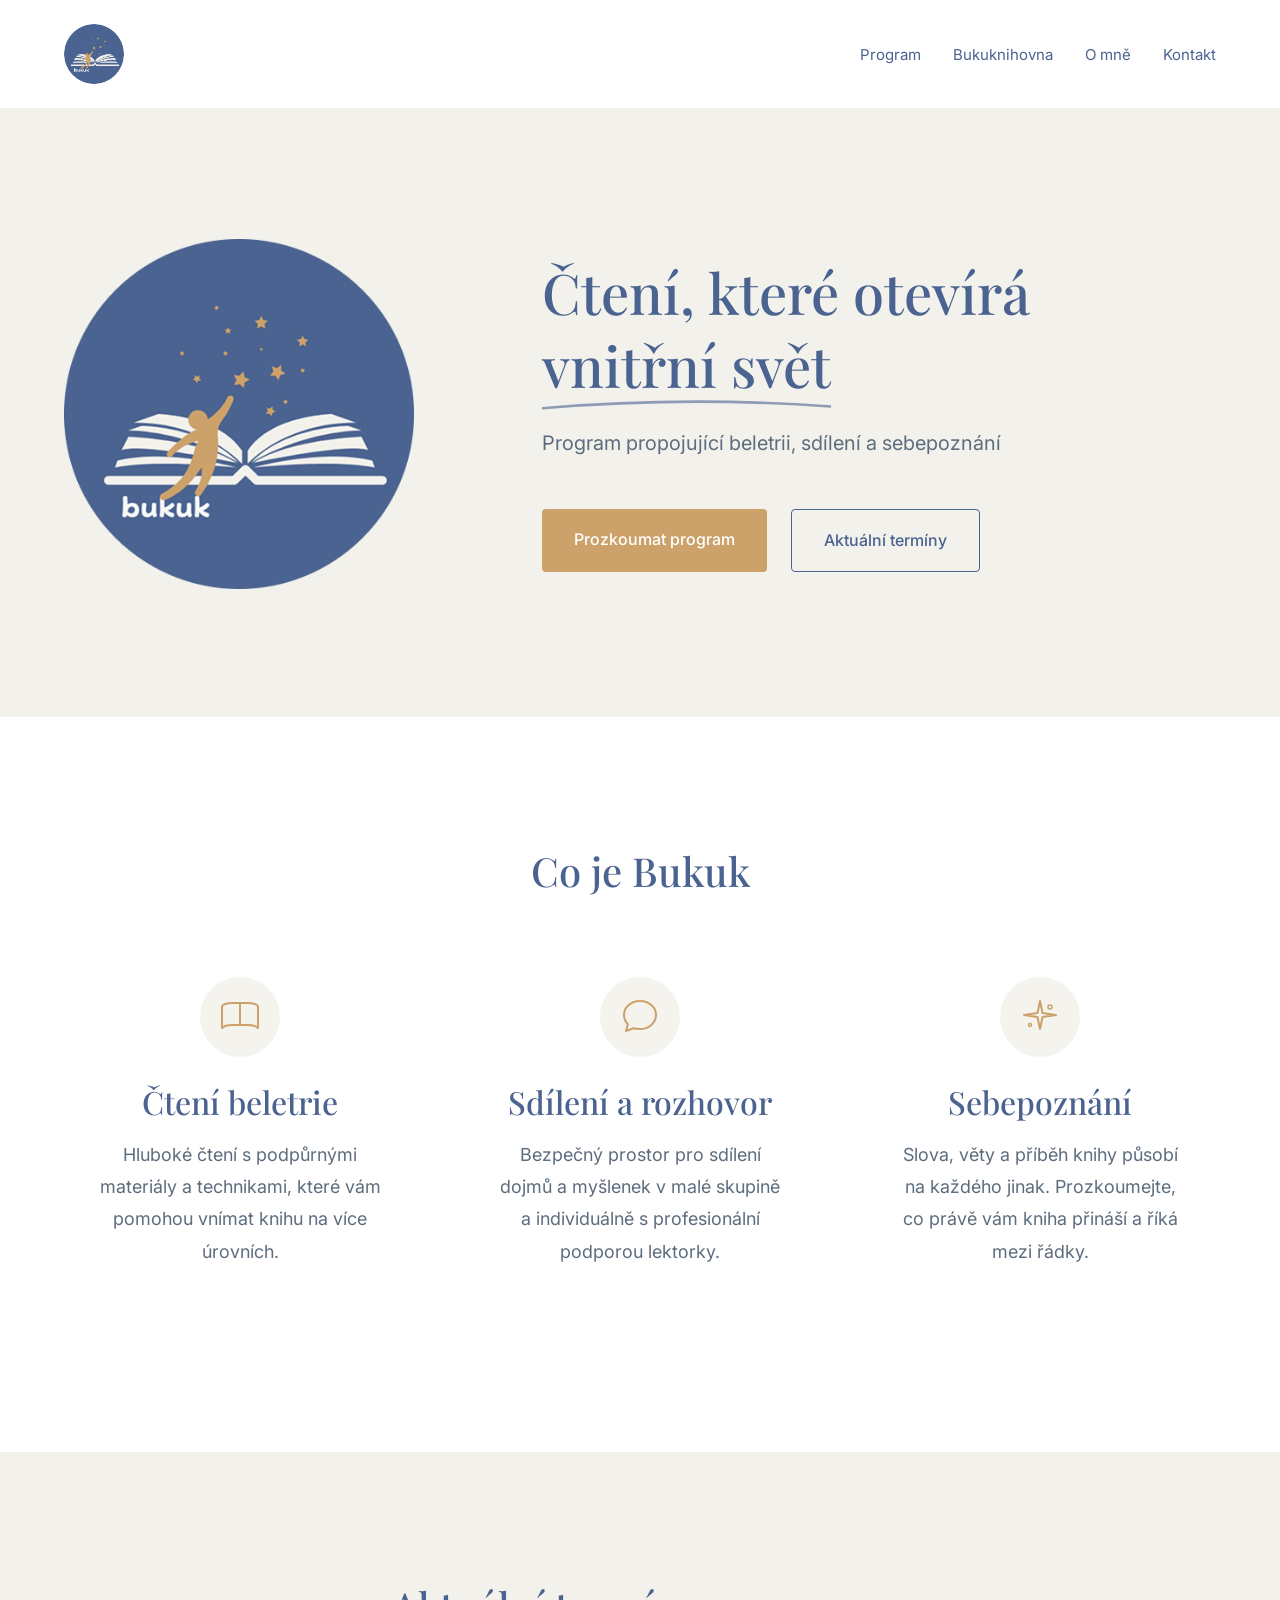
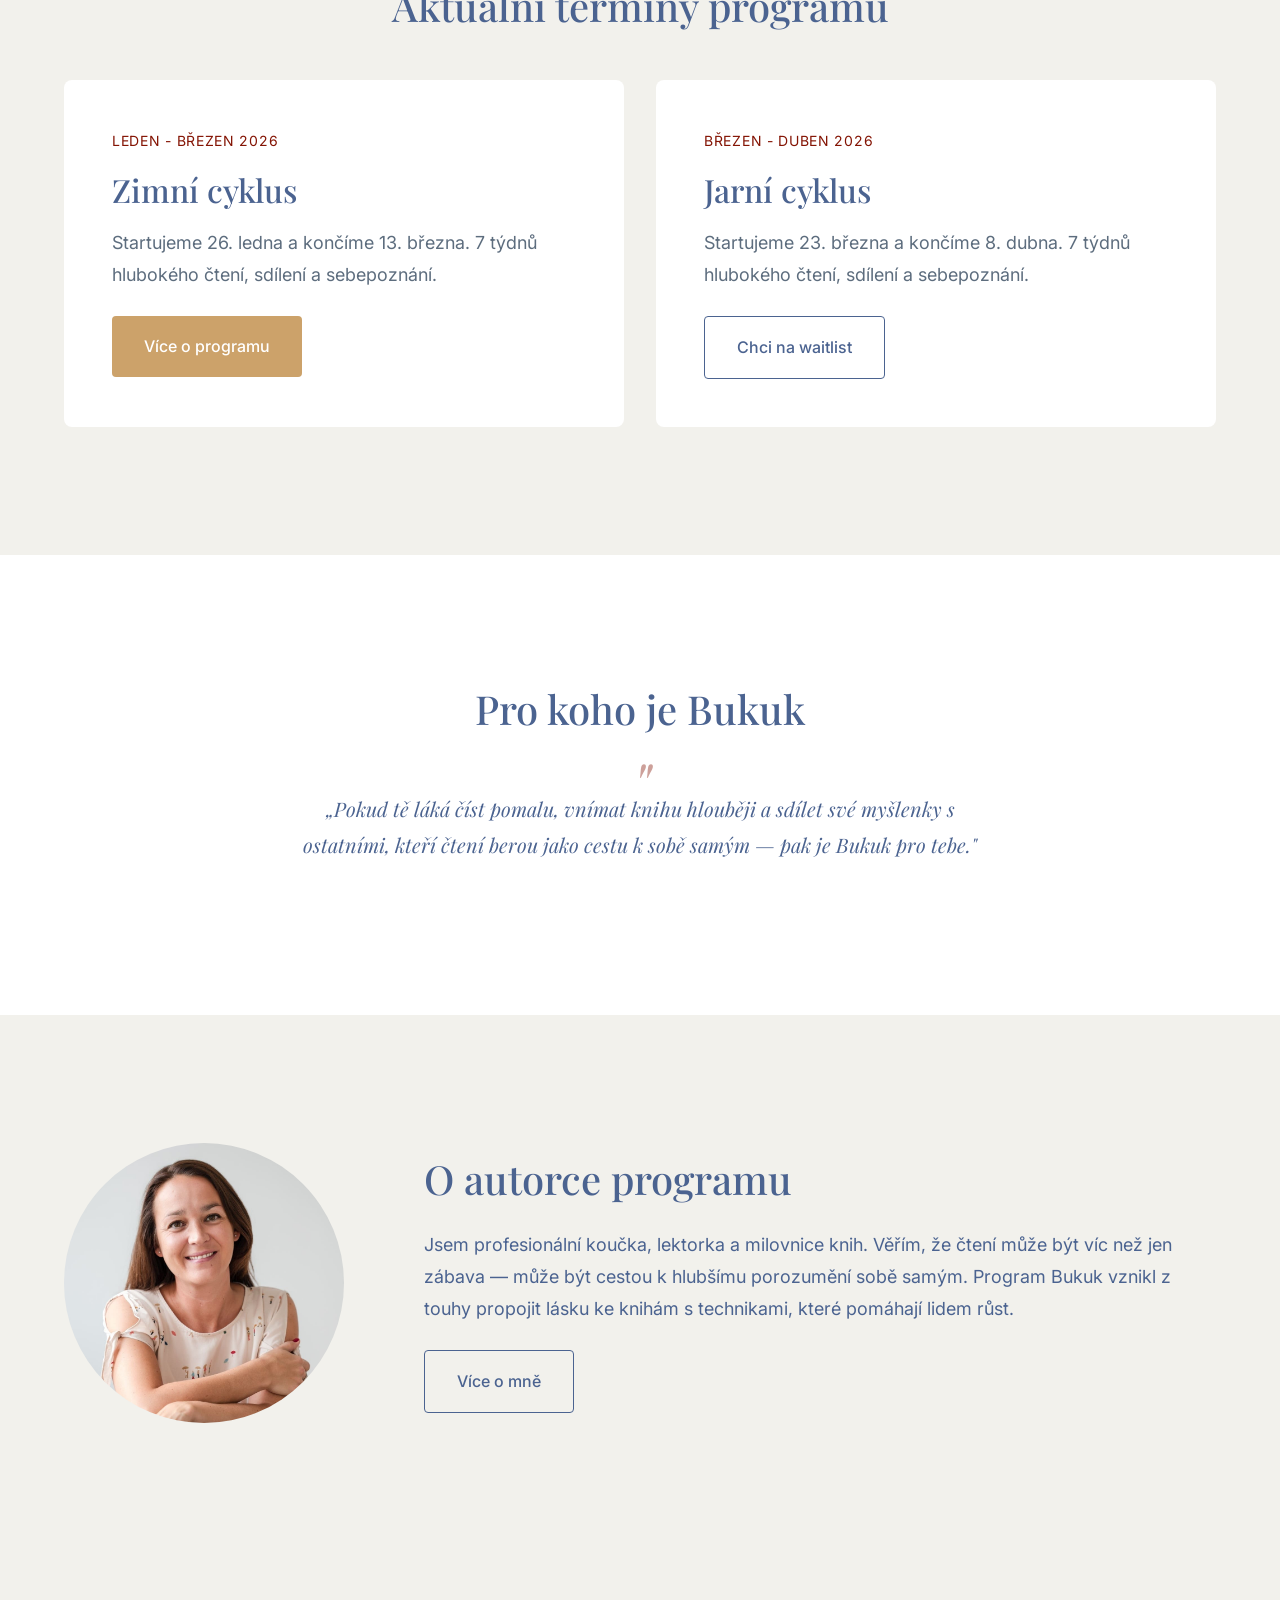
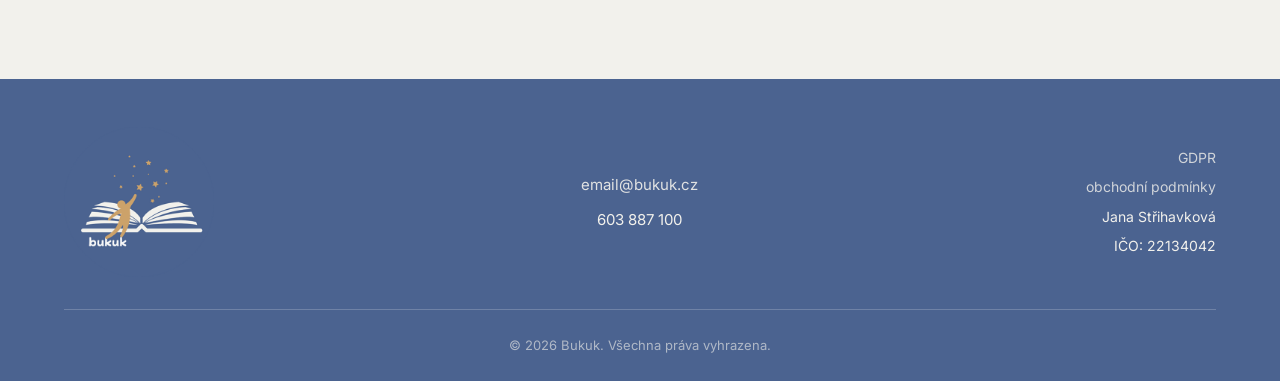
==== index.html @ c0fde45c "Vylepšení designu a opravy webu - Zmenšeny rozestupy sekcí na stránkách Program a Knihovna - Přidáno" ====
<!DOCTYPE html>
<html lang="cs">
<head>
    <meta charset="UTF-8">
    <meta name="viewport" content="width=device-width, initial-scale=1.0">
    <meta name="description" content="Bukuk - Čtenářský program propojující beletrii, sdílení a sebepoznání. Čtení, které otevírá vnitřní svět.">
    <title>Bukuk - Čtení, které otevírá vnitřní svět</title>
    <link rel="stylesheet" href="css/style.css">
</head>
<body>
    <!-- Header -->
    <header class="header">
        <div class="container">
            <div class="header__inner">
                <a href="index.html" class="header__brand">
                    <img src="img/logo.png" alt="Bukuk logo" class="header__logo">
                </a>

                <nav class="nav">
                    <a href="program.html" class="nav__link">Program</a>
                    <a href="knihovna.html" class="nav__link">Bukuknihovna</a>
                    <a href="o-mne.html" class="nav__link">O mně</a>
                    <a href="kontakt.html" class="nav__link">Kontakt</a>
                </nav>

                <button class="menu-toggle" aria-label="Menu">
                    <span></span>
                    <span></span>
                    <span></span>
                </button>
            </div>

            <nav class="mobile-nav">
                <a href="program.html" class="mobile-nav__link">Program</a>
                <a href="knihovna.html" class="mobile-nav__link">Bukuknihovna</a>
                <a href="o-mne.html" class="mobile-nav__link">O mně</a>
                <a href="kontakt.html" class="mobile-nav__link">Kontakt</a>
            </nav>
        </div>
    </header>

    <!-- Hero sekce -->
    <section class="hero">
        <div class="container">
            <div class="hero__inner">
                <div class="hero__logo">
                    <img src="img/logo.png" alt="Bukuk logo">
                </div>
                <div class="hero__content">
                    <h1>Čtení, které otevírá<br><span class="highlight">vnitřní svět</span></h1>
                    <p class="hero__subtitle">Program propojující beletrii, sdílení a sebepoznání</p>
                    <div class="hero__cta">
                        <a href="program.html" class="btn btn--primary">Prozkoumat program</a>
                        <a href="program.html#terminy" class="btn btn--secondary">Aktuální termíny</a>
                    </div>
                </div>
            </div>
        </div>
    </section>

    <!-- Co je Bukuk -->
    <section class="features">
        <div class="container">
            <h2 class="section-title">Co je Bukuk</h2>
            <div class="features__grid">
                <div class="feature">
                    <div class="feature__icon">
                        <img src="img/icon-book.svg" alt="Ikona knihy">
                    </div>
                    <h3>Čtení beletrie</h3>
                    <p>Hluboké čtení s podpůrnými materiály a technikami, které vám pomohou vnímat knihu na více úrovních.</p>
                </div>
                <div class="feature">
                    <div class="feature__icon">
                        <img src="img/icon-chat.svg" alt="Ikona rozhovoru">
                    </div>
                    <h3>Sdílení a rozhovor</h3>
                    <p>Bezpečný prostor pro sdílení dojmů a myšlenek v malé skupině a individuálně s profesionální podporou lektorky.</p>
                </div>
                <div class="feature">
                    <div class="feature__icon">
                        <img src="img/icon-sparkle.svg" alt="Ikona sebepoznání">
                    </div>
                    <h3>Sebepoznání</h3>
                    <p>Slova, věty a příběh knihy působí na každého jinak. Prozkoumejte, co právě vám kniha přináší a říká mezi řádky.</p>
                </div>
            </div>
        </div>
    </section>

    <!-- Aktuální program -->
    <section>
        <div class="container">
            <h2 class="section-title">Aktuální termíny programu</h2>
            <div class="programs__grid">
                <div class="program-card">
                    <div class="program-card__date">Leden - Březen 2026</div>
                    <h3>Zimní cyklus</h3>
                    <p>Startujeme 26. ledna a končíme 13. března. 7 týdnů hlubokého čtení, sdílení a sebepoznání.</p>
                    <a href="program.html#terminy" class="btn btn--primary">Více o programu</a>
                </div>
                <div class="program-card">
                    <div class="program-card__date">Březen - Duben 2026</div>
                    <h3>Jarní cyklus</h3>
                    <p>Startujeme 23. března a končíme 8. dubna. 7 týdnů hlubokého čtení, sdílení a sebepoznání.</p>
                    <a href="kontakt.html" class="btn btn--secondary">Chci na waitlist</a>
                </div>
            </div>
        </div>
    </section>

    <!-- Pro koho je -->
    <section class="for-whom">
        <div class="container">
            <div class="for-whom__content">
                <h2>Pro koho je Bukuk</h2>
                <p>„Pokud tě láká číst pomalu, vnímat knihu hlouběji a sdílet své myšlenky s ostatními, kteří čtení berou jako cestu k sobě samým — pak je Bukuk pro tebe."</p>
            </div>
        </div>
    </section>

    <!-- O mně (krátce) -->
    <section>
        <div class="container">
            <div class="about-short">
                <img src="img/photo.jpg" alt="Autorka programu" class="about-short__photo">
                <div class="about-short__text">
                    <h2>O autorce programu</h2>
                    <p>Jsem profesionální koučka, lektorka a milovnice knih. Věřím, že čtení může být víc než jen zábava — může být cestou k hlubšímu porozumění sobě samým. Program Bukuk vznikl z touhy propojit lásku ke knihám s technikami, které pomáhají lidem růst.</p>
                    <a href="o-mne.html" class="btn btn--secondary">Více o mně</a>
                </div>
            </div>
        </div>
    </section>

    <!-- Footer -->
    <footer class="footer">
        <div class="container">
            <div class="footer__inner">
                <div class="footer__brand">
                    <img src="img/logo.png" alt="Bukuk logo" class="footer__logo">
                </div>
                <div class="footer__contact">
                    <a href="mailto:email@bukuk.cz">email@bukuk.cz</a>
                    <span>603 887 100</span>
                </div>
                <div class="footer__legal">
                    <div class="footer__legal-links">
                        <a href="#" class="footer__link">GDPR</a>
                        <a href="#" class="footer__link">obchodní podmínky</a>
                        <span>Jana Střihavková</span>
                        <span>IČO: 22134042</span>
                    </div>
                </div>
            </div>
            <div class="footer__copy">
                &copy; 2026 Bukuk. Všechna práva vyhrazena.
            </div>
        </div>
    </footer>

    <script src="js/main.js"></script>
</body>
</html>
---- css/style.css ----
/* ============================================
   BUKUK.CZ - Hlavní styly
   ============================================ */

/* Google Fonts */
@import url('https://fonts.googleapis.com/css2?family=Inter:wght@300;400;500;600&family=Playfair+Display:ital,wght@0,400;0,500;0,600;1,400&display=swap');

/* ============================================
   CSS Proměnné
   ============================================ */
:root {
    /* Barvy */
    --color-bg: #F2F1EC;
    --color-primary: #4B6390;
    --color-secondary: #5D6D7E;
    --color-accent: #CCA26A;
    --color-accent-dark: #841404;

    /* Typografie */
    --font-serif: 'Playfair Display', Georgia, serif;
    --font-sans: 'Inter', -apple-system, BlinkMacSystemFont, sans-serif;

    /* Velikosti */
    --text-base: 1.125rem;
    --text-lg: 1.25rem;
    --text-xl: 1.5rem;
    --text-2xl: 2rem;
    --text-3xl: 2.5rem;
    --text-4xl: 3.5rem;

    /* Řádkování */
    --leading-normal: 1.6;
    --leading-relaxed: 1.8;

    /* Mezery */
    --space-xs: 0.5rem;
    --space-sm: 1rem;
    --space-md: 1.5rem;
    --space-lg: 2rem;
    --space-xl: 3rem;
    --space-2xl: 5rem;
    --space-3xl: 8rem;

    /* Maximální šířka */
    --max-width: 1200px;
    --max-width-text: 720px;

    /* Přechody */
    --transition: 0.3s ease;
}

/* ============================================
   Reset & Základy
   ============================================ */
*, *::before, *::after {
    box-sizing: border-box;
    margin: 0;
    padding: 0;
}

html {
    scroll-behavior: smooth;
}

body {
    font-family: var(--font-sans);
    font-size: var(--text-base);
    line-height: var(--leading-relaxed);
    color: var(--color-primary);
    background-color: var(--color-bg);
    -webkit-font-smoothing: antialiased;
}

img {
    max-width: 100%;
    height: auto;
    display: block;
}

a {
    color: var(--color-primary);
    text-decoration: none;
    transition: color var(--transition);
}

a:hover {
    color: var(--color-accent);
}

/* ============================================
   Typografie
   ============================================ */
h1, h2, h3, h4 {
    font-family: var(--font-serif);
    font-weight: 500;
    line-height: 1.3;
    color: var(--color-primary);
}

h1 {
    font-size: var(--text-4xl);
    margin-bottom: var(--space-md);
}

h2 {
    font-size: var(--text-3xl);
    margin-bottom: var(--space-md);
}

h3 {
    font-size: var(--text-2xl);
    margin-bottom: var(--space-sm);
}

h4 {
    font-size: var(--text-xl);
    margin-bottom: var(--space-sm);
}

p {
    margin-bottom: var(--space-md);
}

.lead {
    font-size: var(--text-lg);
    color: var(--color-secondary);
}

/* ============================================
   Layout
   ============================================ */
.container {
    width: 100%;
    max-width: var(--max-width);
    margin: 0 auto;
    padding: 0 var(--space-md);
}

.container--narrow {
    max-width: var(--max-width-text);
}

section {
    padding: var(--space-3xl) 0;
}

/* Menší padding sekcí na stránkách Program a Knihovna */
.page-program section,
.page-knihovna section {
    padding: var(--space-lg) 0;
}

/* ============================================
   Header
   ============================================ */
.header {
    background-color: white;
    padding: var(--space-md) 0;
    position: sticky;
    top: 0;
    z-index: 100;
    border-bottom: 3px solid var(--color-bg);
}

.header__inner {
    display: flex;
    align-items: center;
    justify-content: space-between;
}

.header__brand {
    display: flex;
    align-items: center;
    gap: var(--space-sm);
}

.header__logo {
    width: 60px;
    height: 60px;
    border-radius: 50%;
    object-fit: cover;
}

.header__title {
    font-family: var(--font-serif);
    font-size: var(--text-xl);
    font-weight: 500;
    color: var(--color-primary);
}

.header__claim {
    font-size: 0.875rem;
    color: var(--color-secondary);
    display: none;
}

@media (min-width: 768px) {
    .header__claim {
        display: block;
    }
}

/* Navigace */
.nav {
    display: none;
}

@media (min-width: 768px) {
    .nav {
        display: flex;
        align-items: center;
        gap: var(--space-lg);
    }
}

.nav__link {
    font-size: 0.9375rem;
    color: var(--color-primary);
    position: relative;
}

.nav__link:hover {
    color: var(--color-accent);
}

.nav__link--active {
    color: var(--color-accent-dark);
}

.nav__link--active::after {
    content: '';
    position: absolute;
    bottom: -40px;
    left: 50%;
    transform: translateX(-50%);
    width: 28px;
    height: 28px;
    background-color: var(--color-accent-dark);
    border-radius: 8px 8px 0 0;
}

/* Mobilní menu tlačítko */
.menu-toggle {
    display: flex;
    flex-direction: column;
    gap: 5px;
    background: none;
    border: none;
    cursor: pointer;
    padding: var(--space-xs);
}

@media (min-width: 768px) {
    .menu-toggle {
        display: none;
    }
}

.menu-toggle span {
    display: block;
    width: 24px;
    height: 2px;
    background-color: var(--color-primary);
    transition: var(--transition);
}

.menu-toggle.active span:nth-child(1) {
    transform: rotate(45deg) translate(5px, 5px);
}

.menu-toggle.active span:nth-child(2) {
    opacity: 0;
}

.menu-toggle.active span:nth-child(3) {
    transform: rotate(-45deg) translate(5px, -5px);
}

/* Mobilní menu */
.mobile-nav {
    display: none;
    position: absolute;
    top: 100%;
    left: 0;
    right: 0;
    background-color: var(--color-bg);
    padding: var(--space-md);
    border-top: 1px solid var(--color-secondary);
}

.mobile-nav.active {
    display: block;
}

@media (min-width: 768px) {
    .mobile-nav {
        display: none !important;
    }
}

.mobile-nav__link {
    display: block;
    padding: var(--space-sm) 0;
    font-size: var(--text-base);
    border-bottom: 1px solid rgba(159, 170, 190, 0.3);
}

.mobile-nav__link:last-child {
    border-bottom: none;
}

/* ============================================
   Hero sekce
   ============================================ */
.hero {
    padding: var(--space-3xl) 0;
}

.hero__inner {
    display: flex;
    flex-direction: column;
    align-items: center;
    gap: var(--space-xl);
    text-align: center;
}

@media (min-width: 768px) {
    .hero__inner {
        flex-direction: row;
        text-align: left;
        gap: var(--space-3xl);
    }
}

.hero__logo {
    flex-shrink: 0;
}

.hero__logo img {
    width: 250px;
    height: auto;
}

@media (min-width: 768px) {
    .hero__logo img {
        width: 350px;
    }
}

.hero__content {
    max-width: var(--max-width-text);
}

.hero h1 {
    margin-bottom: var(--space-md);
}

.hero__subtitle {
    font-size: var(--text-lg);
    color: var(--color-secondary);
    margin-bottom: var(--space-xl);
}

.hero__cta {
    display: flex;
    gap: var(--space-md);
    justify-content: center;
    flex-wrap: wrap;
}

@media (min-width: 768px) {
    .hero__cta {
        justify-content: flex-start;
    }
}

/* ============================================
   Tlačítka
   ============================================ */
.btn {
    display: inline-block;
    padding: var(--space-sm) var(--space-lg);
    font-family: var(--font-sans);
    font-size: 1rem;
    font-weight: 500;
    text-align: center;
    border-radius: 4px;
    border: none;
    cursor: pointer;
    transition: all var(--transition);
}

.btn--primary {
    background-color: var(--color-accent);
    color: white;
}

.btn--primary:hover {
    background-color: var(--color-accent-dark);
    color: white;
}

.btn--secondary {
    background-color: transparent;
    color: var(--color-primary);
    border: 1px solid var(--color-primary);
}

.btn--secondary:hover {
    background-color: var(--color-primary);
    color: var(--color-bg);
}

/* ============================================
   Sekce: Co je Bukuk
   ============================================ */
.features {
    background-color: white;
}

.features__grid {
    display: grid;
    grid-template-columns: 1fr;
    gap: var(--space-xl);
}

@media (min-width: 768px) {
    .features__grid {
        grid-template-columns: repeat(3, 1fr);
    }
}

.feature {
    text-align: center;
    padding: var(--space-lg);
}

.feature__icon {
    display: flex;
    justify-content: center;
    margin-bottom: var(--space-md);
}

.feature__icon img {
    width: 80px;
    height: 80px;
}

.feature h3 {
    font-size: var(--text-2xl);
}

.feature p {
    color: var(--color-secondary);
}

/* ============================================
   Sekce: Aktuální program (karty)
   ============================================ */
.programs__grid {
    display: grid;
    grid-template-columns: 1fr;
    gap: var(--space-lg);
}

@media (min-width: 768px) {
    .programs__grid {
        grid-template-columns: repeat(2, 1fr);
    }
}

.program-card {
    background-color: white;
    padding: var(--space-xl);
    border-radius: 8px;
    transition: transform var(--transition);
}

.program-card:hover {
    transform: translateY(-4px);
}

.program-card__date {
    font-size: 0.875rem;
    color: var(--color-accent-dark);
    text-transform: uppercase;
    letter-spacing: 0.05em;
    margin-bottom: var(--space-sm);
}

.program-card h3 {
    margin-bottom: var(--space-sm);
}

.program-card p {
    color: var(--color-secondary);
    margin-bottom: var(--space-md);
}

/* ============================================
   Sekce: Pro koho je
   ============================================ */
.for-whom {
    background-color: white;
}

.for-whom__content {
    max-width: var(--max-width-text);
    margin: 0 auto;
    text-align: center;
}

.for-whom p {
    font-size: var(--text-lg);
    font-style: italic;
    font-family: var(--font-serif);
    position: relative;
    padding-top: var(--space-lg);
}

.for-whom p::before {
    content: '"';
    font-family: var(--font-serif);
    font-size: 4rem;
    color: var(--color-accent-dark);
    opacity: 0.4;
    position: absolute;
    top: -2rem;
    left: 50%;
    transform: translateX(-50%);
}

/* ============================================
   Sekce: O mně (krátká)
   ============================================ */
.about-short {
    display: flex;
    flex-direction: column;
    align-items: center;
    gap: var(--space-xl);
}

@media (min-width: 768px) {
    .about-short {
        flex-direction: row;
        text-align: left;
        gap: var(--space-2xl);
    }
}

.about-short__photo {
    width: 280px;
    height: 280px;
    border-radius: 50%;
    object-fit: cover;
    flex-shrink: 0;
}

.about-short__text {
    text-align: center;
}

@media (min-width: 768px) {
    .about-short__text {
        text-align: left;
    }
}

/* ============================================
   Stránka: Program
   ============================================ */
.program-detail {
    background-color: white;
    padding: var(--space-2xl);
    border-radius: 8px;
    margin-bottom: var(--space-xl);
}

.program-detail h2 {
    margin-bottom: var(--space-lg);
}

/* Harmonogram */
.timeline {
    position: relative;
    padding-left: var(--space-xl);
}

.timeline::before {
    content: '';
    position: absolute;
    left: 0;
    top: 0;
    bottom: 0;
    width: 2px;
    background-color: rgba(93, 109, 126, 0.3);
}

.timeline::after {
    content: '';
    position: absolute;
    left: 0;
    top: 0;
    width: 2px;
    height: 0;
    background-color: var(--color-accent-dark);
    transition: height 0.1s ease-out;
}

.timeline__item {
    position: relative;
    padding-bottom: var(--space-lg);
    opacity: 0.4;
    transition: opacity 0.3s ease;
}

.timeline__item.active {
    opacity: 1;
}

.timeline__item::before {
    content: '';
    position: absolute;
    left: calc(-1 * var(--space-xl) - 4px);
    top: 6px;
    width: 10px;
    height: 10px;
    border-radius: 50%;
    background-color: var(--color-secondary);
    transition: background-color 0.3s ease, transform 0.3s ease;
}

.timeline__item.active::before {
    background-color: var(--color-accent-dark);
    transform: scale(1.2);
}

.timeline__week {
    font-weight: 600;
    color: var(--color-accent);
    margin-bottom: var(--space-xs);
}

/* Cena */
.pricing {
    background-color: var(--color-bg);
    padding: var(--space-xl);
    border-radius: 8px;
    text-align: center;
    margin: var(--space-xl) 0;
}

.pricing__price {
    font-family: var(--font-serif);
    font-size: var(--text-3xl);
    color: var(--color-accent-dark);
    margin: var(--space-md) 0;
}

.pricing__list {
    list-style: none;
    text-align: left;
    max-width: 400px;
    margin: var(--space-lg) auto;
}

.pricing__list li {
    padding: var(--space-xs) 0;
    padding-left: var(--space-md);
    position: relative;
}

.pricing__list li::before {
    content: '✓';
    position: absolute;
    left: 0;
    color: var(--color-accent-dark);
}

/* ============================================
   Stránka: Bukuknihovna
   ============================================ */
.book-grid {
    display: grid;
    grid-template-columns: repeat(auto-fill, minmax(250px, 1fr));
    gap: var(--space-lg);
}

.book-card {
    background-color: white;
    padding: var(--space-lg);
    border-radius: 8px;
}

.book-card h4 {
    margin-bottom: var(--space-xs);
}

.book-card__author {
    color: var(--color-secondary);
    font-size: 0.9375rem;
    margin-bottom: var(--space-sm);
}

/* ============================================
   Stránka: O mně
   ============================================ */
.about-page {
    max-width: var(--max-width-text);
    margin: 0 auto;
}

.about-page__photo {
    width: 200px;
    height: 200px;
    border-radius: 50%;
    object-fit: cover;
    margin: 0 auto var(--space-xl);
}

.about-page p {
    margin-bottom: var(--space-lg);
}

/* ============================================
   Stránka: Kontakt
   ============================================ */
.contact-section {
    max-width: var(--max-width-text);
    margin: 0 auto;
}

.contact-form {
    background-color: white;
    padding: var(--space-xl);
    border-radius: 8px;
}

.form-group {
    margin-bottom: var(--space-md);
}

.form-group label {
    display: block;
    margin-bottom: var(--space-xs);
    font-weight: 500;
}

.form-group input,
.form-group textarea {
    width: 100%;
    padding: var(--space-sm);
    font-family: var(--font-sans);
    font-size: 1rem;
    border: 1px solid var(--color-secondary);
    border-radius: 4px;
    background-color: var(--color-bg);
    transition: border-color var(--transition);
}

.form-group input:focus,
.form-group textarea:focus {
    outline: none;
    border-color: var(--color-accent-dark);
}

.form-group textarea {
    min-height: 150px;
    resize: vertical;
}

.contact-info {
    margin-top: var(--space-xl);
    text-align: center;
}

.contact-info a {
    color: var(--color-accent-dark);
}

.contact-info a:hover {
    color: var(--color-accent);
}

/* Kontaktní karty */
.contact-cards {
    display: grid;
    grid-template-columns: 1fr;
    gap: var(--space-lg);
    max-width: 600px;
    margin: 0 auto;
}

@media (min-width: 768px) {
    .contact-cards {
        grid-template-columns: repeat(2, 1fr);
    }
}

.contact-card {
    background-color: white;
    padding: var(--space-xl);
    border-radius: 8px;
    text-align: center;
}

.contact-card h3 {
    color: var(--color-secondary);
    font-size: 1rem;
    text-transform: uppercase;
    letter-spacing: 0.05em;
    margin-bottom: var(--space-sm);
}

.contact-card__link {
    font-family: var(--font-serif);
    font-size: var(--text-xl);
    color: var(--color-accent-dark);
}

.contact-card__link:hover {
    color: var(--color-accent);
}

.contact-author {
    text-align: center;
    margin-top: var(--space-xl);
    color: var(--color-secondary);
}

/* Newsletter */
.newsletter {
    background-color: white;
    padding: var(--space-xl);
    border-radius: 8px;
    margin-top: var(--space-xl);
    text-align: center;
}

.newsletter h3 {
    margin-bottom: var(--space-sm);
}

.newsletter p {
    color: var(--color-secondary);
    margin-bottom: var(--space-md);
}

.newsletter-form {
    display: flex;
    gap: var(--space-sm);
    max-width: 400px;
    margin: 0 auto;
}

.newsletter-form input {
    flex: 1;
    padding: var(--space-sm);
    border: 1px solid var(--color-secondary);
    border-radius: 4px;
}

/* ============================================
   Footer
   ============================================ */
.footer {
    background-color: var(--color-primary);
    color: var(--color-bg);
    padding: var(--space-xl) 0 var(--space-md);
    margin-top: var(--space-3xl);
}

.footer__inner {
    display: grid;
    grid-template-columns: 1fr;
    gap: var(--space-lg);
    text-align: center;
    padding-bottom: var(--space-lg);
    border-bottom: 1px solid rgba(255, 255, 255, 0.2);
}

@media (min-width: 768px) {
    .footer__inner {
        grid-template-columns: 1fr 1fr 1fr;
        text-align: left;
        align-items: center;
    }
}

.footer__brand {
    display: flex;
    flex-direction: column;
    align-items: center;
    justify-content: center;
    gap: var(--space-sm);
}

@media (min-width: 768px) {
    .footer__brand {
        align-items: flex-start;
    }
}

.footer__title {
    font-family: var(--font-serif);
    font-size: var(--text-xl);
    font-weight: 500;
    color: var(--color-bg);
}

.footer__claim {
    font-size: 0.875rem;
    opacity: 0.8;
}

.footer__logo {
    width: 150px;
    height: auto;
}

.footer__contact {
    display: flex;
    flex-direction: column;
    align-items: center;
    gap: var(--space-xs);
    font-size: 0.9375rem;
}

@media (min-width: 768px) {
    .footer__contact {
        align-items: center;
    }
}

.footer__contact a {
    color: var(--color-bg);
    opacity: 0.9;
}

.footer__contact a:hover {
    color: var(--color-accent);
    opacity: 1;
}

.footer__legal {
    display: flex;
    flex-direction: column;
    align-items: center;
    gap: var(--space-xs);
    font-size: 0.875rem;
}

@media (min-width: 768px) {
    .footer__legal {
        align-items: flex-end;
        text-align: right;
    }
}

.footer__legal-links {
    display: flex;
    flex-direction: column;
    gap: 0.25rem;
}

.footer__link {
    color: var(--color-bg);
    opacity: 0.8;
}

.footer__link:hover {
    color: var(--color-accent);
    opacity: 1;
}

.footer__author {
    opacity: 0.7;
    font-size: 0.8125rem;
}

.footer__copy {
    font-size: 0.8125rem;
    opacity: 0.6;
    text-align: center;
    padding-top: var(--space-md);
}

/* ============================================
   Utility třídy
   ============================================ */
.text-center {
    text-align: center;
}

.mt-lg {
    margin-top: var(--space-lg);
}

.mb-lg {
    margin-bottom: var(--space-lg);
}

.section-title {
    text-align: center;
    margin-bottom: var(--space-xl);
}

/* Highlight - ruční podtržení */
.highlight {
    position: relative;
    display: inline-block;
}

.highlight::after {
    content: '';
    position: absolute;
    left: 0;
    bottom: -0.15em;
    width: 100%;
    height: 14px;
    background: url("data:image/svg+xml,%3Csvg xmlns='http://www.w3.org/2000/svg' viewBox='0 0 200 16' preserveAspectRatio='none'%3E%3Cpath d='M0 14 Q 100 0, 200 12' stroke='%234B6390' stroke-width='3' fill='none' stroke-linecap='round' opacity='0.6'/%3E%3C/svg%3E") no-repeat;
    background-size: 100% 100%;
}

/* Doslov (co znamená Bukuk) */
.epilogue {
    background-color: white;
    padding: var(--space-xl);
    border-radius: 8px;
    margin-top: var(--space-xl);
}

.epilogue h3 {
    text-align: center;
    margin-bottom: var(--space-lg);
}

.epilogue p {
    max-width: var(--max-width-text);
    margin-left: auto;
    margin-right: auto;
}
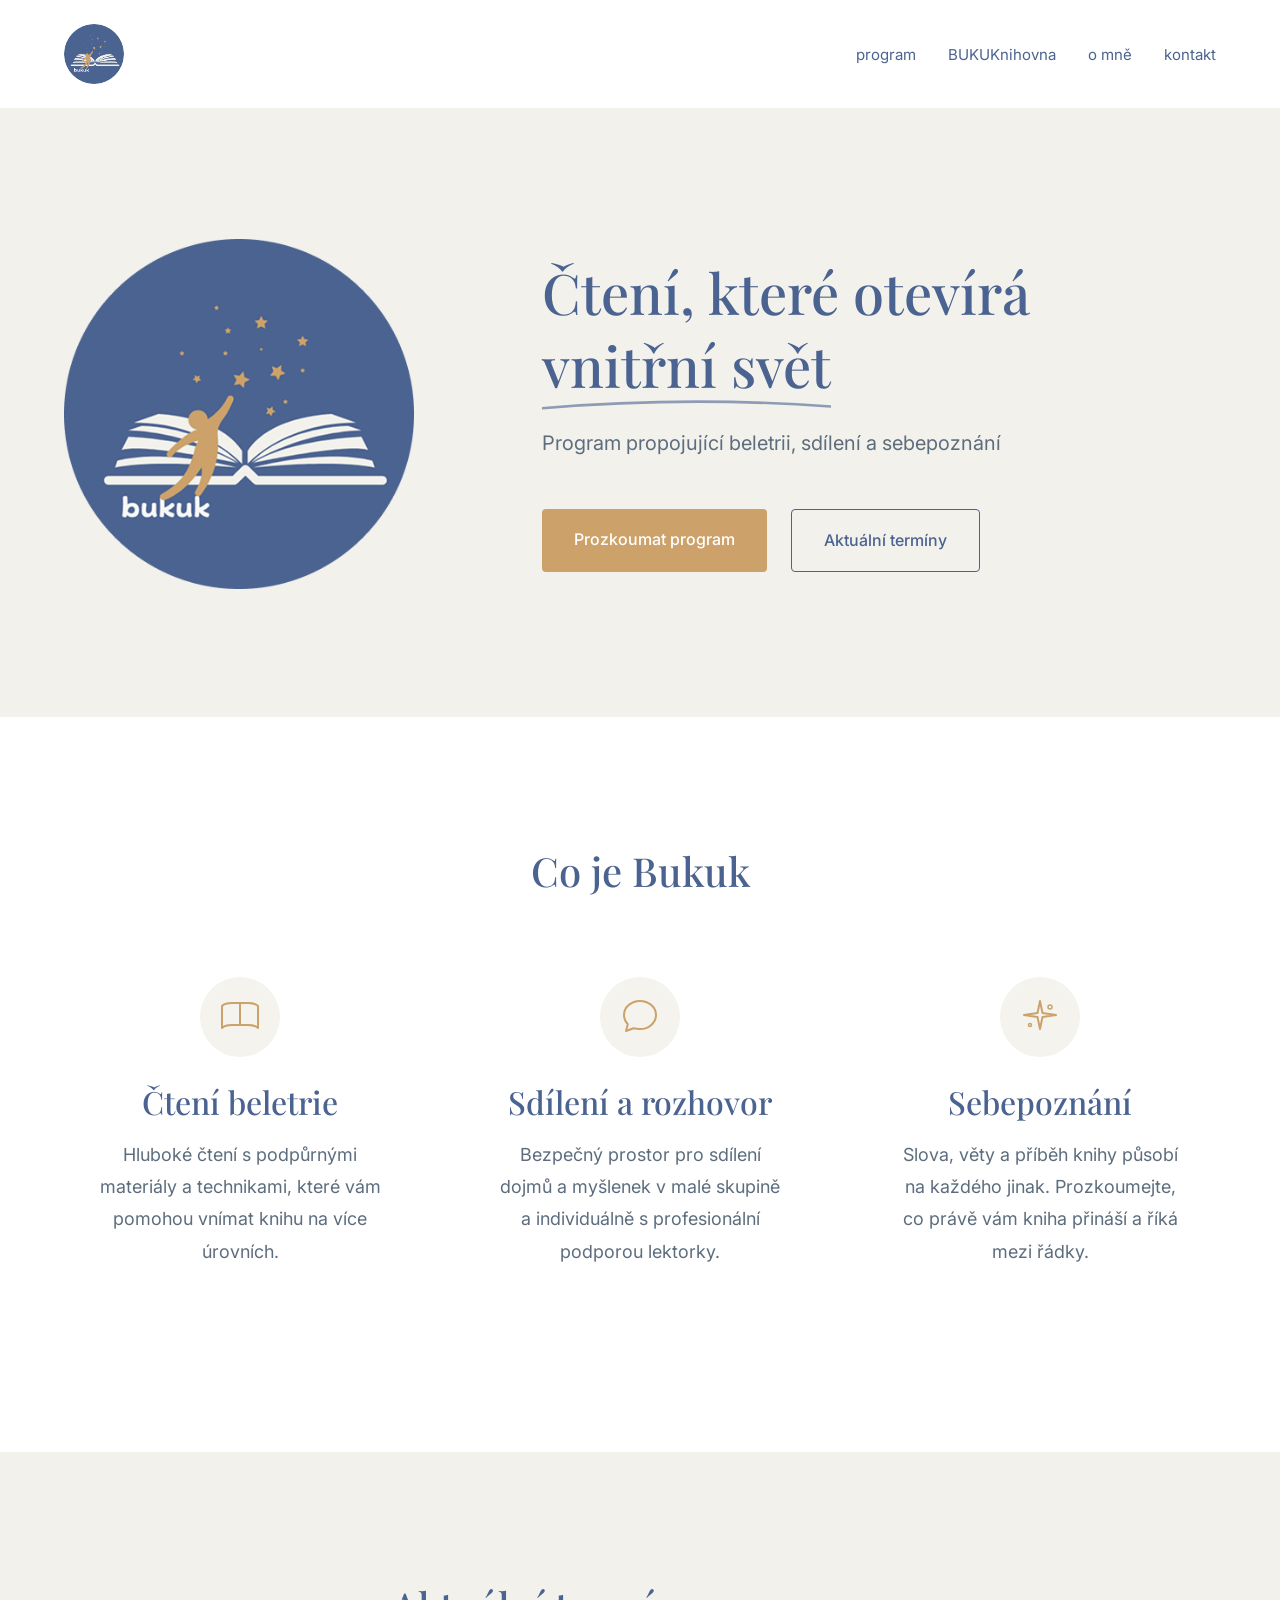
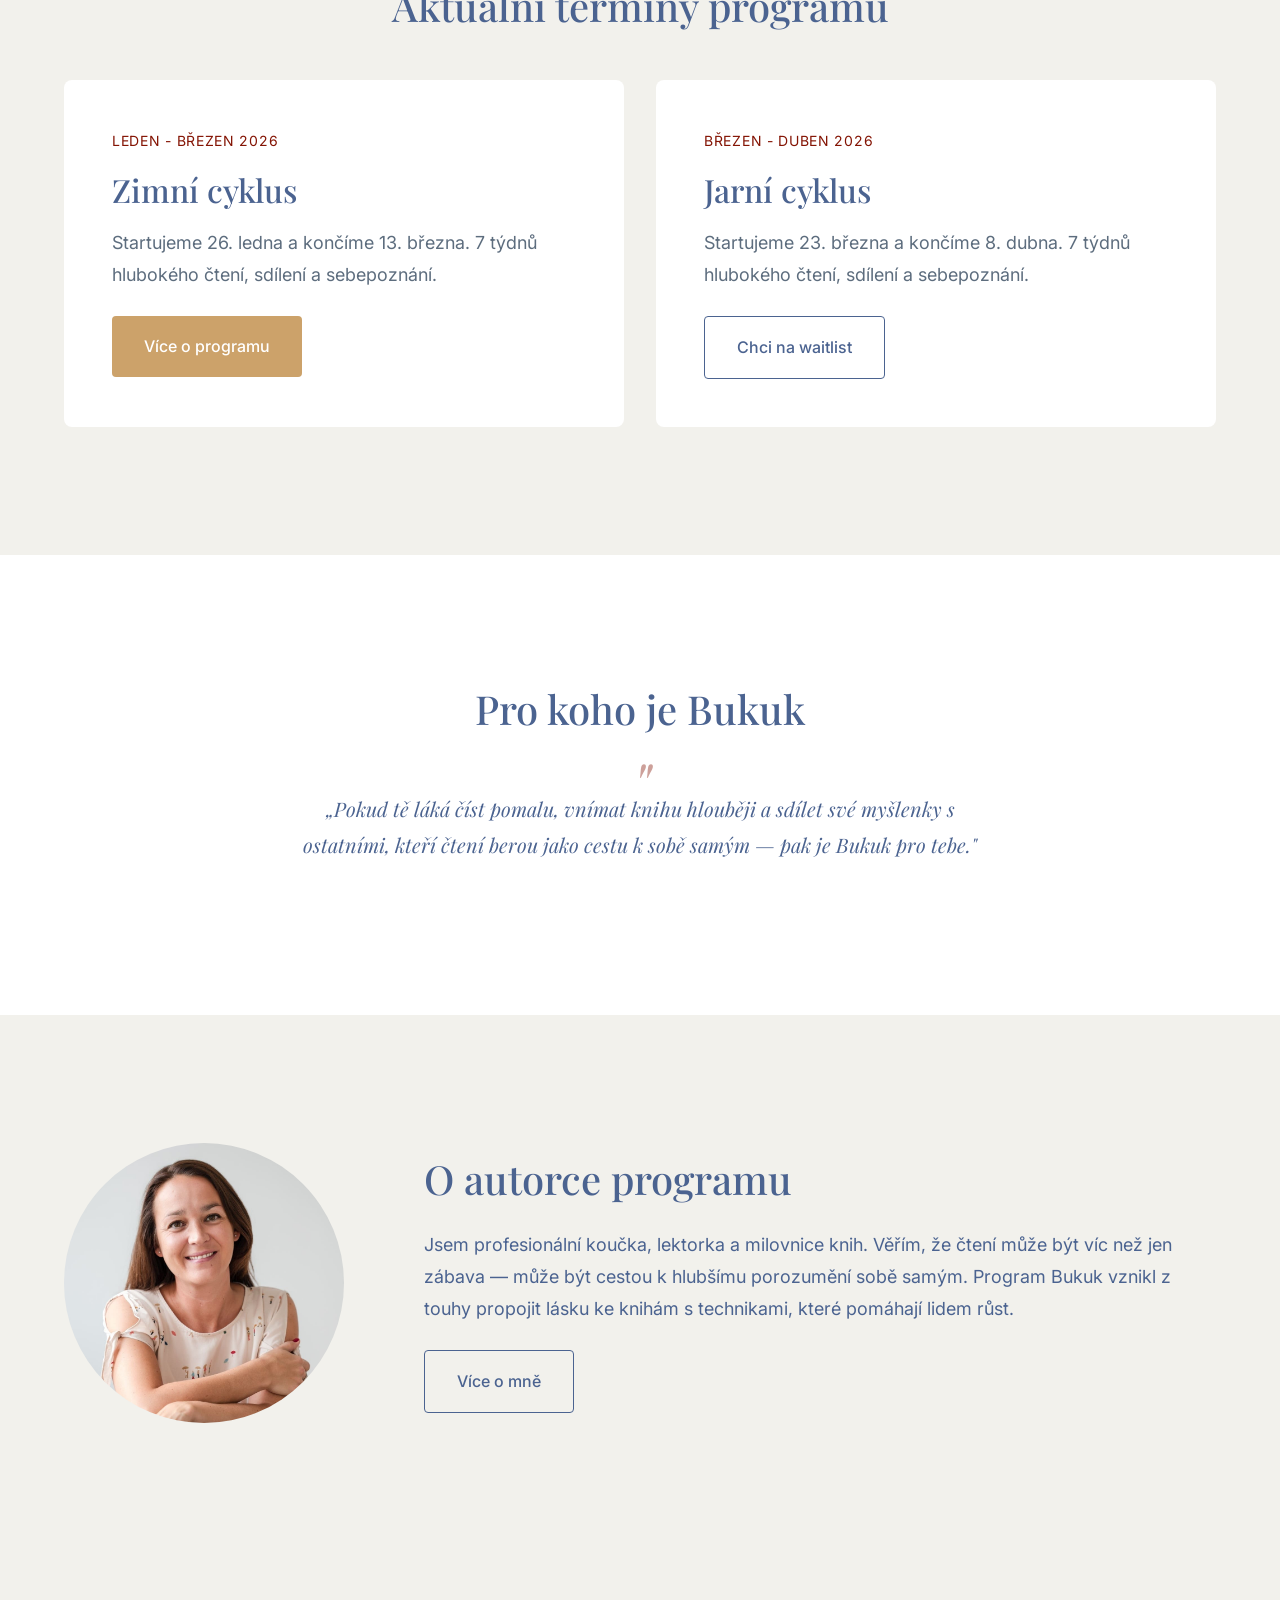
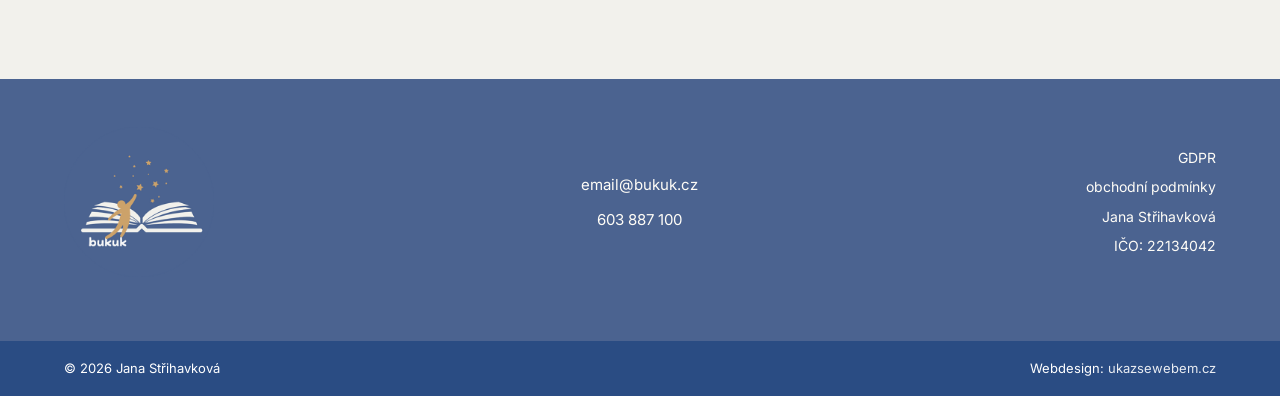
==== commit 58f9680e: "Úpravy designu, navigace a patičky - Menu: názvy položek malými písmeny (kromě BUKUKnihovna) - Nadpi" ====
--- a/index.html
+++ b/index.html
@@ -6,6 +6,7 @@
     <meta name="description" content="Bukuk - Čtenářský program propojující beletrii, sdílení a sebepoznání. Čtení, které otevírá vnitřní svět.">
     <title>Bukuk - Čtení, které otevírá vnitřní svět</title>
     <link rel="stylesheet" href="css/style.css">
+    <link rel="icon" href="img/logo.png" type="image/png">
 </head>
 <body>
     <!-- Header -->
@@ -17,10 +18,10 @@
                 </a>
 
                 <nav class="nav">
-                    <a href="program.html" class="nav__link">Program</a>
-                    <a href="knihovna.html" class="nav__link">Bukuknihovna</a>
-                    <a href="o-mne.html" class="nav__link">O mně</a>
-                    <a href="kontakt.html" class="nav__link">Kontakt</a>
+                    <a href="program.html" class="nav__link">program</a>
+                    <a href="knihovna.html" class="nav__link">BUKUKnihovna</a>
+                    <a href="o-mne.html" class="nav__link">o mně</a>
+                    <a href="kontakt.html" class="nav__link">kontakt</a>
                 </nav>
 
                 <button class="menu-toggle" aria-label="Menu">
@@ -31,10 +32,10 @@
             </div>
 
             <nav class="mobile-nav">
-                <a href="program.html" class="mobile-nav__link">Program</a>
-                <a href="knihovna.html" class="mobile-nav__link">Bukuknihovna</a>
-                <a href="o-mne.html" class="mobile-nav__link">O mně</a>
-                <a href="kontakt.html" class="mobile-nav__link">Kontakt</a>
+                <a href="program.html" class="mobile-nav__link">program</a>
+                <a href="knihovna.html" class="mobile-nav__link">BUKUKnihovna</a>
+                <a href="o-mne.html" class="mobile-nav__link">o mně</a>
+                <a href="kontakt.html" class="mobile-nav__link">kontakt</a>
             </nav>
         </div>
     </header>
@@ -142,7 +143,7 @@
                 </div>
                 <div class="footer__contact">
                     <a href="mailto:email@bukuk.cz">email@bukuk.cz</a>
-                    <span>603 887 100</span>
+                    <a href="tel:+420603887100">603 887 100</a>
                 </div>
                 <div class="footer__legal">
                     <div class="footer__legal-links">
@@ -153,8 +154,11 @@
                     </div>
                 </div>
             </div>
-            <div class="footer__copy">
-                &copy; 2026 Bukuk. Všechna práva vyhrazena.
+        </div>
+        <div class="footer__bottom">
+            <div class="container">
+                <span>&copy; 2026 Jana Střihavková</span>
+                <span>Webdesign: <a href="https://ukazsewebem.cz/" target="_blank" rel="noopener">ukazsewebem.cz</a></span>
             </div>
         </div>
     </footer>
--- a/css/style.css
+++ b/css/style.css
@@ -144,10 +144,20 @@
     padding: var(--space-3xl) 0;
 }
 
-/* Menší padding sekcí na stránkách Program a Knihovna */
-.page-program section,
-.page-knihovna section {
+/* Menší padding sekcí na stránce Program */
+.page-program section {
     padding: var(--space-lg) 0;
+}
+
+/* Menší spodní padding hero na stránkách Knihovna a Kontakt */
+.page-knihovna .hero,
+.page-kontakt .hero {
+    padding-bottom: var(--space-lg);
+}
+
+/* Zajistit velké paddingy pro features sekci na Knihovně */
+.page-knihovna .features {
+    padding: var(--space-3xl) 0;
 }
 
 /* ============================================
@@ -865,8 +875,8 @@
    ============================================ */
 .footer {
     background-color: var(--color-primary);
-    color: var(--color-bg);
-    padding: var(--space-xl) 0 var(--space-md);
+    color: #FFFDF7;
+    padding: var(--space-xl) 0 0;
     margin-top: var(--space-3xl);
 }
 
@@ -876,7 +886,6 @@
     gap: var(--space-lg);
     text-align: center;
     padding-bottom: var(--space-lg);
-    border-bottom: 1px solid rgba(255, 255, 255, 0.2);
 }
 
 @media (min-width: 768px) {
@@ -905,7 +914,7 @@
     font-family: var(--font-serif);
     font-size: var(--text-xl);
     font-weight: 500;
-    color: var(--color-bg);
+    color: #FFFDF7;
 }
 
 .footer__claim {
@@ -933,13 +942,11 @@
 }
 
 .footer__contact a {
-    color: var(--color-bg);
-    opacity: 0.9;
+    color: #FFFDF7;
 }
 
 .footer__contact a:hover {
     color: var(--color-accent);
-    opacity: 1;
 }
 
 .footer__legal {
@@ -964,13 +971,11 @@
 }
 
 .footer__link {
-    color: var(--color-bg);
-    opacity: 0.8;
+    color: #FFFDF7;
 }
 
 .footer__link:hover {
     color: var(--color-accent);
-    opacity: 1;
 }
 
 .footer__author {
@@ -983,6 +988,31 @@
     opacity: 0.6;
     text-align: center;
     padding-top: var(--space-md);
+}
+
+/* Spodní modrý proužek */
+.footer__bottom {
+    background-color: #2a4c83;
+    color: white;
+    padding: var(--space-sm) 0;
+    margin-top: var(--space-lg);
+    font-size: 0.8125rem;
+}
+
+.footer__bottom .container {
+    display: flex;
+    justify-content: space-between;
+    align-items: center;
+}
+
+.footer__bottom a {
+    color: white;
+    opacity: 0.9;
+}
+
+.footer__bottom a:hover {
+    opacity: 1;
+    color: var(--color-accent);
 }
 
 /* ============================================
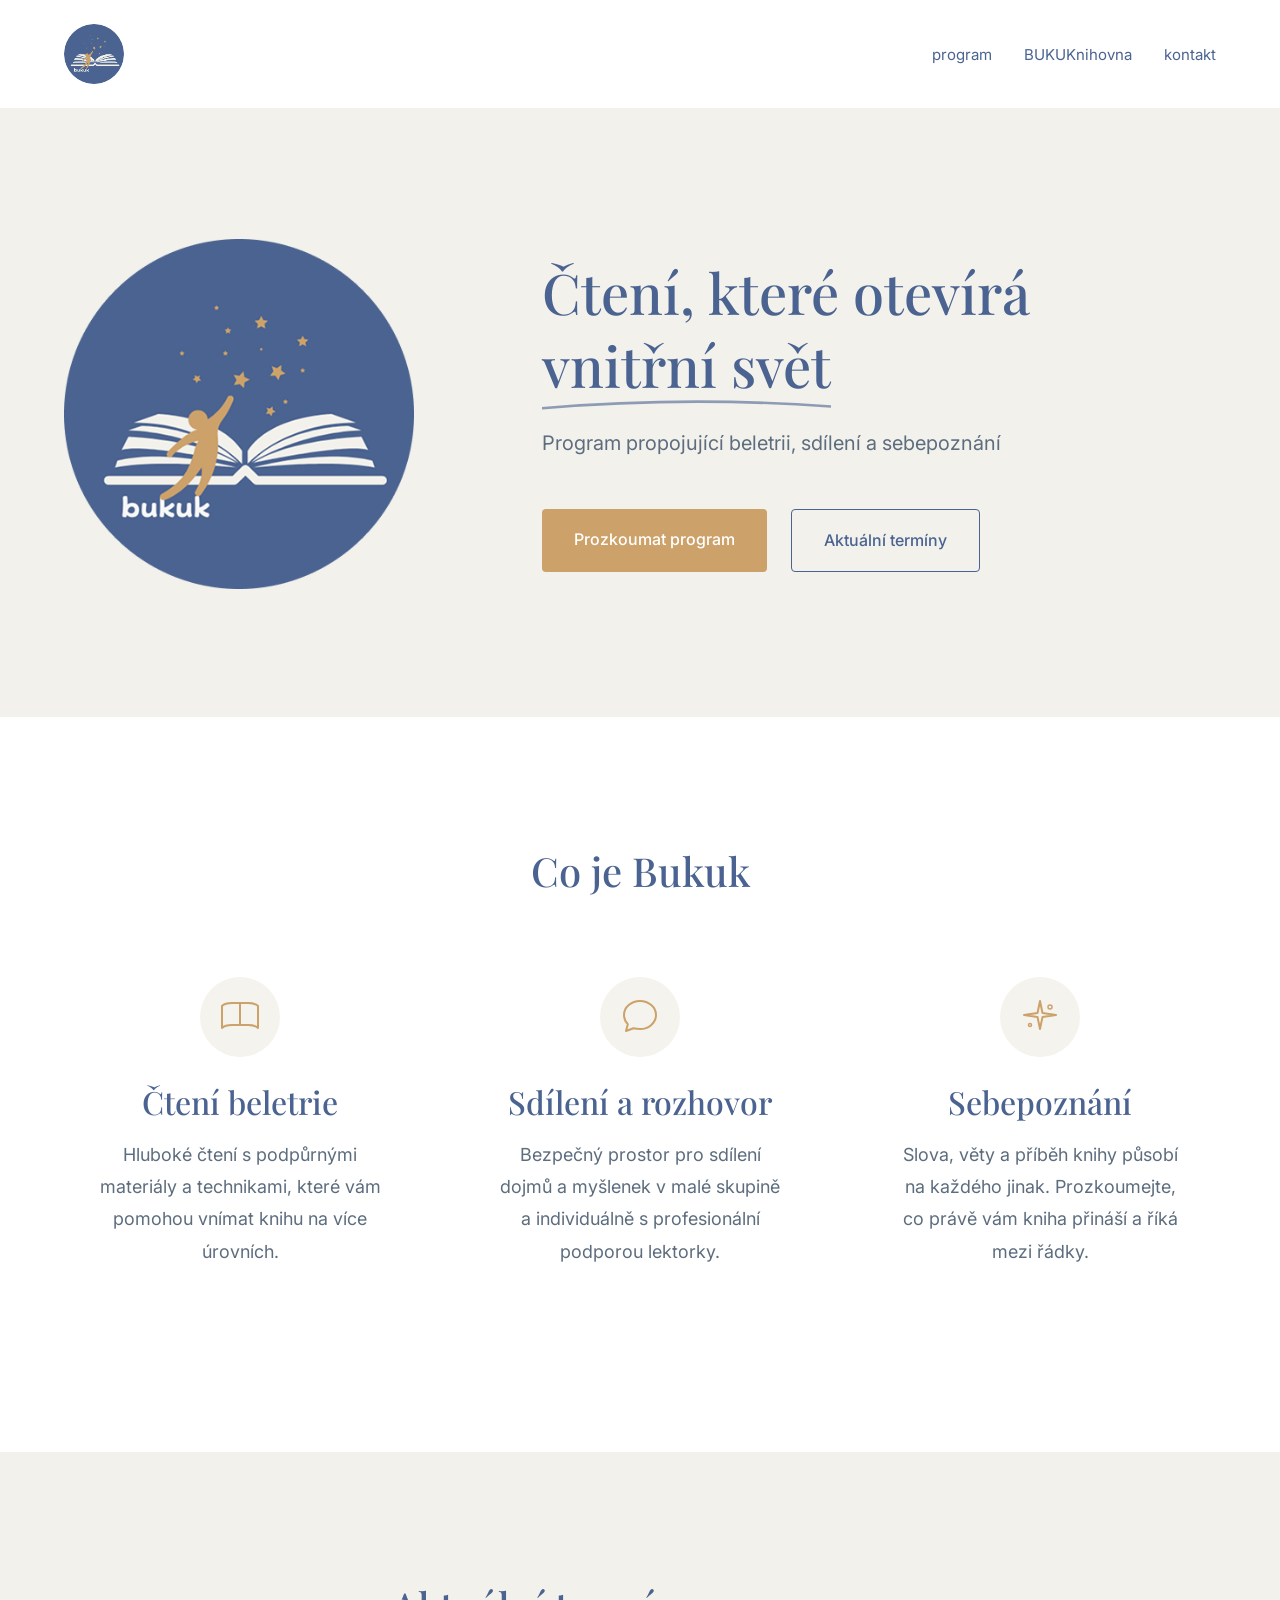
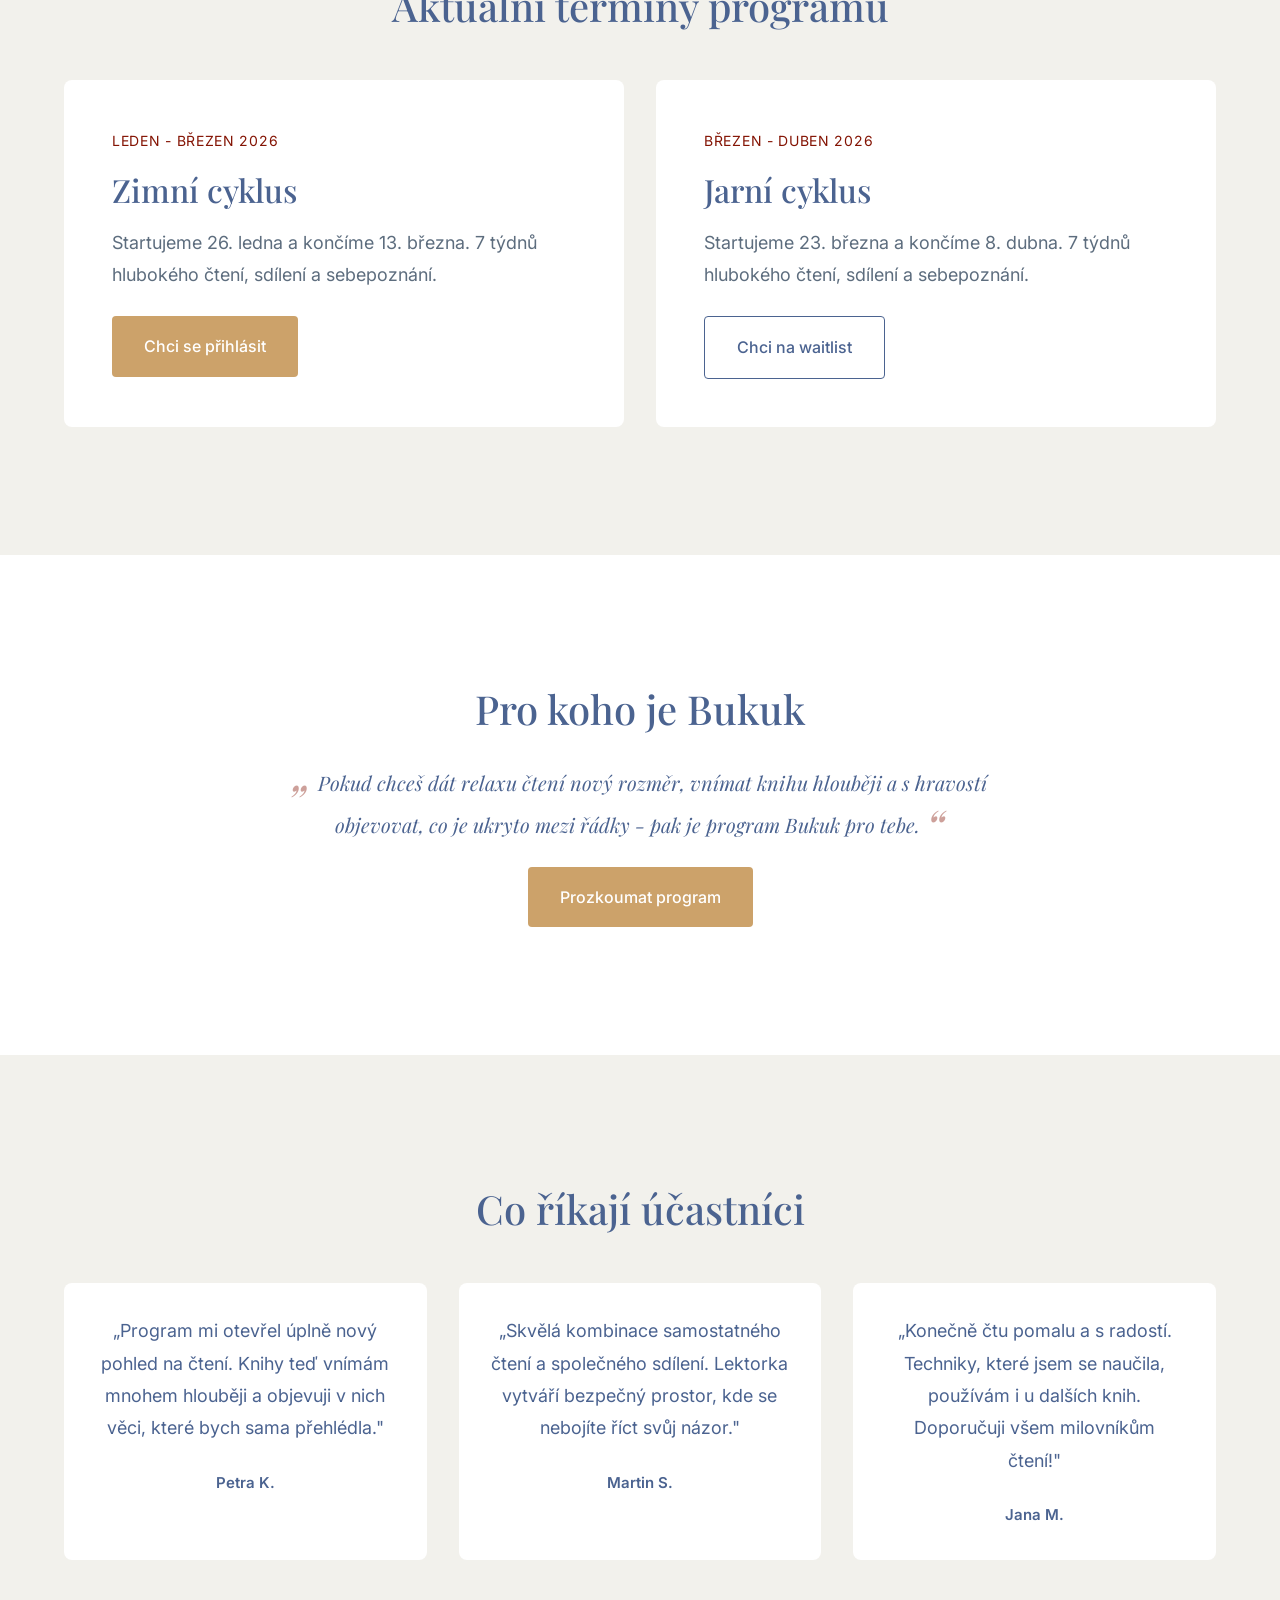
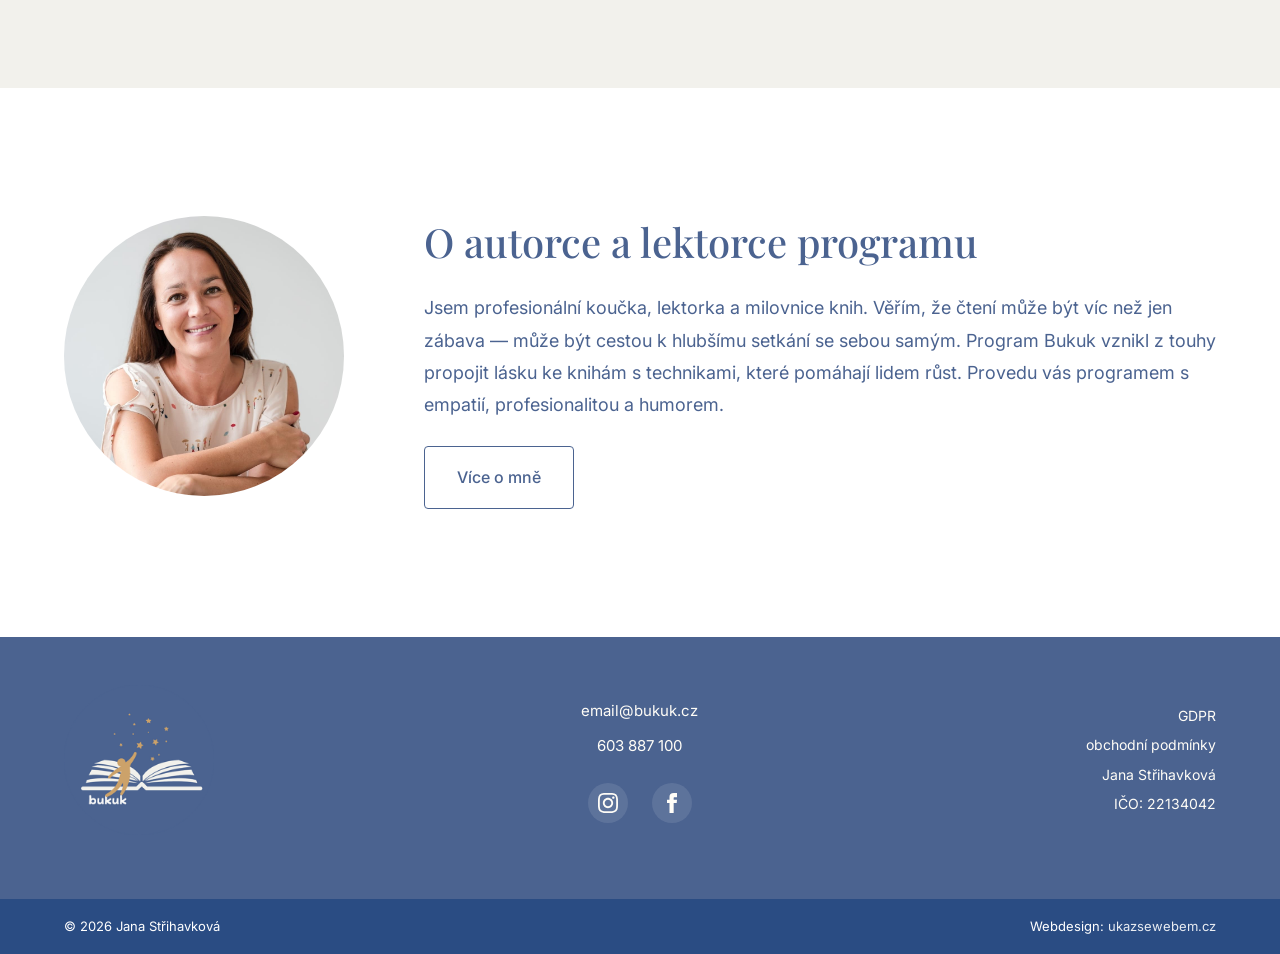
==== commit 81a4d315: "Aktualizace webu - sociální sítě, reference, texty - Přidány odkazy na Instagram a Facebook do foote" ====
--- a/index.html
+++ b/index.html
@@ -20,7 +20,6 @@
                 <nav class="nav">
                     <a href="program.html" class="nav__link">program</a>
                     <a href="knihovna.html" class="nav__link">BUKUKnihovna</a>
-                    <a href="o-mne.html" class="nav__link">o mně</a>
                     <a href="kontakt.html" class="nav__link">kontakt</a>
                 </nav>
 
@@ -34,7 +33,6 @@
             <nav class="mobile-nav">
                 <a href="program.html" class="mobile-nav__link">program</a>
                 <a href="knihovna.html" class="mobile-nav__link">BUKUKnihovna</a>
-                <a href="o-mne.html" class="mobile-nav__link">o mně</a>
                 <a href="kontakt.html" class="mobile-nav__link">kontakt</a>
             </nav>
         </div>
@@ -98,7 +96,7 @@
                     <div class="program-card__date">Leden - Březen 2026</div>
                     <h3>Zimní cyklus</h3>
                     <p>Startujeme 26. ledna a končíme 13. března. 7 týdnů hlubokého čtení, sdílení a sebepoznání.</p>
-                    <a href="program.html#terminy" class="btn btn--primary">Více o programu</a>
+                    <a href="#" class="btn btn--primary">Chci se přihlásit</a>
                 </div>
                 <div class="program-card">
                     <div class="program-card__date">Březen - Duben 2026</div>
@@ -115,20 +113,42 @@
         <div class="container">
             <div class="for-whom__content">
                 <h2>Pro koho je Bukuk</h2>
-                <p>„Pokud tě láká číst pomalu, vnímat knihu hlouběji a sdílet své myšlenky s ostatními, kteří čtení berou jako cestu k sobě samým — pak je Bukuk pro tebe."</p>
+                <p><span class="for-whom__quote for-whom__quote--open">„</span>Pokud chceš dát relaxu čtení nový rozměr, vnímat knihu hlouběji a s hravostí objevovat, co je ukryto mezi řádky - pak je program Bukuk pro tebe.<span class="for-whom__quote for-whom__quote--close">„</span></p>
+                <a href="program.html" class="btn btn--primary">Prozkoumat program</a>
+            </div>
+        </div>
+    </section>
+
+    <!-- Reference -->
+    <section class="testimonials">
+        <div class="container">
+            <h2 class="section-title">Co říkají účastníci</h2>
+            <div class="testimonials__grid">
+                <div class="testimonial">
+                    <p class="testimonial__text">„Program mi otevřel úplně nový pohled na čtení. Knihy teď vnímám mnohem hlouběji a objevuji v nich věci, které bych sama přehlédla."</p>
+                    <p class="testimonial__author">Petra K.</p>
+                </div>
+                <div class="testimonial">
+                    <p class="testimonial__text">„Skvělá kombinace samostatného čtení a společného sdílení. Lektorka vytváří bezpečný prostor, kde se nebojíte říct svůj názor."</p>
+                    <p class="testimonial__author">Martin S.</p>
+                </div>
+                <div class="testimonial">
+                    <p class="testimonial__text">„Konečně čtu pomalu a s radostí. Techniky, které jsem se naučila, používám i u dalších knih. Doporučuji všem milovníkům čtení!"</p>
+                    <p class="testimonial__author">Jana M.</p>
+                </div>
             </div>
         </div>
     </section>
 
     <!-- O mně (krátce) -->
-    <section>
+    <section class="about-short-section">
         <div class="container">
             <div class="about-short">
                 <img src="img/photo.jpg" alt="Autorka programu" class="about-short__photo">
                 <div class="about-short__text">
-                    <h2>O autorce programu</h2>
-                    <p>Jsem profesionální koučka, lektorka a milovnice knih. Věřím, že čtení může být víc než jen zábava — může být cestou k hlubšímu porozumění sobě samým. Program Bukuk vznikl z touhy propojit lásku ke knihám s technikami, které pomáhají lidem růst.</p>
-                    <a href="o-mne.html" class="btn btn--secondary">Více o mně</a>
+                    <h2>O autorce a lektorce programu</h2>
+                    <p>Jsem profesionální koučka, lektorka a milovnice knih. Věřím, že čtení může být víc než jen zábava — může být cestou k hlubšímu setkání se sebou samým. Program Bukuk vznikl z touhy propojit lásku ke knihám s technikami, které pomáhají lidem růst. Provedu vás programem s empatií, profesionalitou a humorem.</p>
+                    <a href="program.html#o-autorce" class="btn btn--secondary">Více o mně</a>
                 </div>
             </div>
         </div>
@@ -144,6 +164,14 @@
                 <div class="footer__contact">
                     <a href="mailto:email@bukuk.cz">email@bukuk.cz</a>
                     <a href="tel:+420603887100">603 887 100</a>
+                    <div class="footer__social">
+                        <a href="#" class="footer__social-link" aria-label="Instagram" target="_blank" rel="noopener">
+                            <svg xmlns="http://www.w3.org/2000/svg" viewBox="0 0 24 24"><path d="M12 2.163c3.204 0 3.584.012 4.85.07 3.252.148 4.771 1.691 4.919 4.919.058 1.265.069 1.645.069 4.849 0 3.205-.012 3.584-.069 4.849-.149 3.225-1.664 4.771-4.919 4.919-1.266.058-1.644.07-4.85.07-3.204 0-3.584-.012-4.849-.07-3.26-.149-4.771-1.699-4.919-4.92-.058-1.265-.07-1.644-.07-4.849 0-3.204.013-3.583.07-4.849.149-3.227 1.664-4.771 4.919-4.919 1.266-.057 1.645-.069 4.849-.069zm0-2.163c-3.259 0-3.667.014-4.947.072-4.358.2-6.78 2.618-6.98 6.98-.059 1.281-.073 1.689-.073 4.948 0 3.259.014 3.668.072 4.948.2 4.358 2.618 6.78 6.98 6.98 1.281.058 1.689.072 4.948.072 3.259 0 3.668-.014 4.948-.072 4.354-.2 6.782-2.618 6.979-6.98.059-1.28.073-1.689.073-4.948 0-3.259-.014-3.667-.072-4.947-.196-4.354-2.617-6.78-6.979-6.98-1.281-.059-1.69-.073-4.949-.073zm0 5.838c-3.403 0-6.162 2.759-6.162 6.162s2.759 6.163 6.162 6.163 6.162-2.759 6.162-6.163c0-3.403-2.759-6.162-6.162-6.162zm0 10.162c-2.209 0-4-1.79-4-4 0-2.209 1.791-4 4-4s4 1.791 4 4c0 2.21-1.791 4-4 4zm6.406-11.845c-.796 0-1.441.645-1.441 1.44s.645 1.44 1.441 1.44c.795 0 1.439-.645 1.439-1.44s-.644-1.44-1.439-1.44z"/></svg>
+                        </a>
+                        <a href="#" class="footer__social-link" aria-label="Facebook" target="_blank" rel="noopener">
+                            <svg xmlns="http://www.w3.org/2000/svg" viewBox="0 0 24 24"><path d="M9 8h-3v4h3v12h5v-12h3.642l.358-4h-4v-1.667c0-.955.192-1.333 1.115-1.333h2.885v-5h-3.808c-3.596 0-5.192 1.583-5.192 4.615v3.385z"/></svg>
+                        </a>
+                    </div>
                 </div>
                 <div class="footer__legal">
                     <div class="footer__legal-links">
--- a/css/style.css
+++ b/css/style.css
@@ -150,9 +150,26 @@
 }
 
 /* Menší spodní padding hero na stránkách Knihovna a Kontakt */
-.page-knihovna .hero,
+.page-knihovna .hero {
+    padding-bottom: var(--space-lg);
+}
+
 .page-kontakt .hero {
-    padding-bottom: var(--space-lg);
+    padding-bottom: 0;
+}
+
+.page-kontakt section:not(.hero) {
+    padding-top: var(--space-lg);
+}
+
+.page-kontakt .hero__logo img {
+    width: 180px;
+}
+
+@media (min-width: 768px) {
+    .page-kontakt .hero__logo img {
+        width: 250px;
+    }
 }
 
 /* Zajistit velké paddingy pro features sekci na Knihovně */
@@ -524,25 +541,76 @@
     font-size: var(--text-lg);
     font-style: italic;
     font-family: var(--font-serif);
-    position: relative;
-    padding-top: var(--space-lg);
-}
-
-.for-whom p::before {
-    content: '"';
+}
+
+.for-whom__quote {
     font-family: var(--font-serif);
-    font-size: 4rem;
+    font-size: 3rem;
     color: var(--color-accent-dark);
     opacity: 0.4;
-    position: absolute;
-    top: -2rem;
-    left: 50%;
-    transform: translateX(-50%);
+    line-height: 0.5;
+}
+
+.for-whom__quote--open {
+    margin-right: 0.1em;
+}
+
+.for-whom__quote--close {
+    margin-left: 0.1em;
+    display: inline-block;
+    transform: rotate(180deg);
+    position: relative;
+    top: 0.5em;
+}
+
+/* ============================================
+   Sekce: Reference (testimonials)
+   ============================================ */
+.testimonials {
+    padding: var(--space-3xl) 0;
+}
+
+.testimonials__grid {
+    display: grid;
+    grid-template-columns: 1fr;
+    gap: var(--space-lg);
+}
+
+@media (min-width: 768px) {
+    .testimonials__grid {
+        grid-template-columns: repeat(3, 1fr);
+    }
+}
+
+.testimonial {
+    background-color: white;
+    padding: var(--space-lg);
+    border-radius: 8px;
+    text-align: center;
+}
+
+.testimonial__text {
+    font-family: var(--font-sans);
+    font-size: var(--text-base);
+    color: var(--color-primary);
+    margin-bottom: var(--space-md);
+    line-height: var(--leading-relaxed);
+}
+
+.testimonial__author {
+    font-weight: 600;
+    color: var(--color-primary);
+    font-size: 0.9375rem;
+    margin-bottom: 0;
 }
 
 /* ============================================
    Sekce: O mně (krátká)
    ============================================ */
+.about-short-section {
+    background-color: white;
+}
+
 .about-short {
     display: flex;
     flex-direction: column;
@@ -555,6 +623,7 @@
         flex-direction: row;
         text-align: left;
         gap: var(--space-2xl);
+        align-items: flex-start;
     }
 }
 
@@ -832,9 +901,47 @@
     color: var(--color-accent);
 }
 
+.contact-card--social {
+    display: flex;
+    flex-direction: column;
+    align-items: center;
+    gap: var(--space-sm);
+}
+
+.contact-card__social-links {
+    display: flex;
+    gap: var(--space-md);
+}
+
+.contact-card__social-link {
+    display: flex;
+    align-items: center;
+    justify-content: center;
+    width: 50px;
+    height: 50px;
+    border-radius: 50%;
+    background-color: var(--color-bg);
+    transition: background-color var(--transition);
+}
+
+.contact-card__social-link:hover {
+    background-color: var(--color-accent);
+}
+
+.contact-card__social-link svg {
+    width: 24px;
+    height: 24px;
+    fill: var(--color-accent-dark);
+    transition: fill var(--transition);
+}
+
+.contact-card__social-link:hover svg {
+    fill: white;
+}
+
 .contact-author {
     text-align: center;
-    margin-top: var(--space-xl);
+    margin-top: var(--space-3xl);
     color: var(--color-secondary);
 }
 
@@ -877,7 +984,6 @@
     background-color: var(--color-primary);
     color: #FFFDF7;
     padding: var(--space-xl) 0 0;
-    margin-top: var(--space-3xl);
 }
 
 .footer__inner {
@@ -947,6 +1053,34 @@
 
 .footer__contact a:hover {
     color: var(--color-accent);
+}
+
+.footer__social {
+    display: flex;
+    justify-content: center;
+    gap: var(--space-md);
+    margin-top: var(--space-sm);
+}
+
+.footer__social-link {
+    display: flex;
+    align-items: center;
+    justify-content: center;
+    width: 40px;
+    height: 40px;
+    border-radius: 50%;
+    background-color: rgba(255, 253, 247, 0.1);
+    transition: background-color var(--transition);
+}
+
+.footer__social-link:hover {
+    background-color: var(--color-accent);
+}
+
+.footer__social-link svg {
+    width: 20px;
+    height: 20px;
+    fill: #FFFDF7;
 }
 
 .footer__legal {
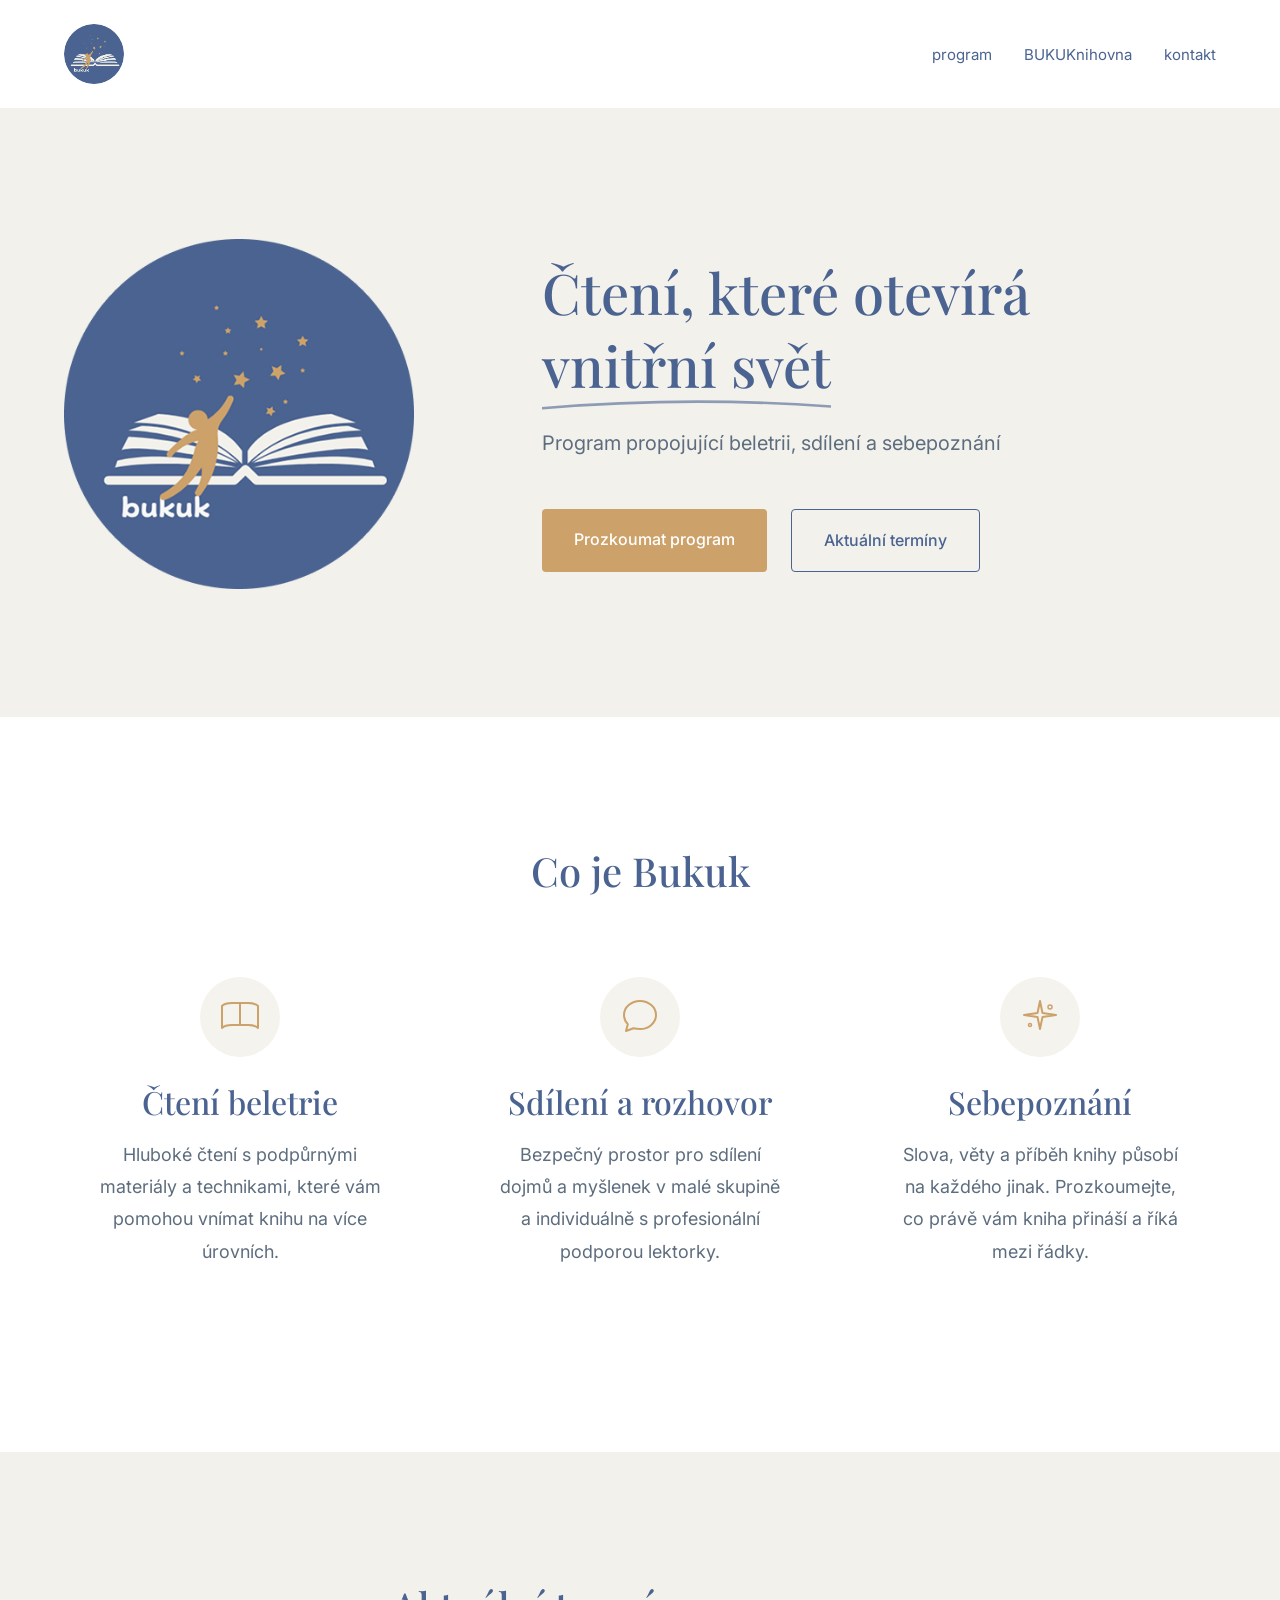
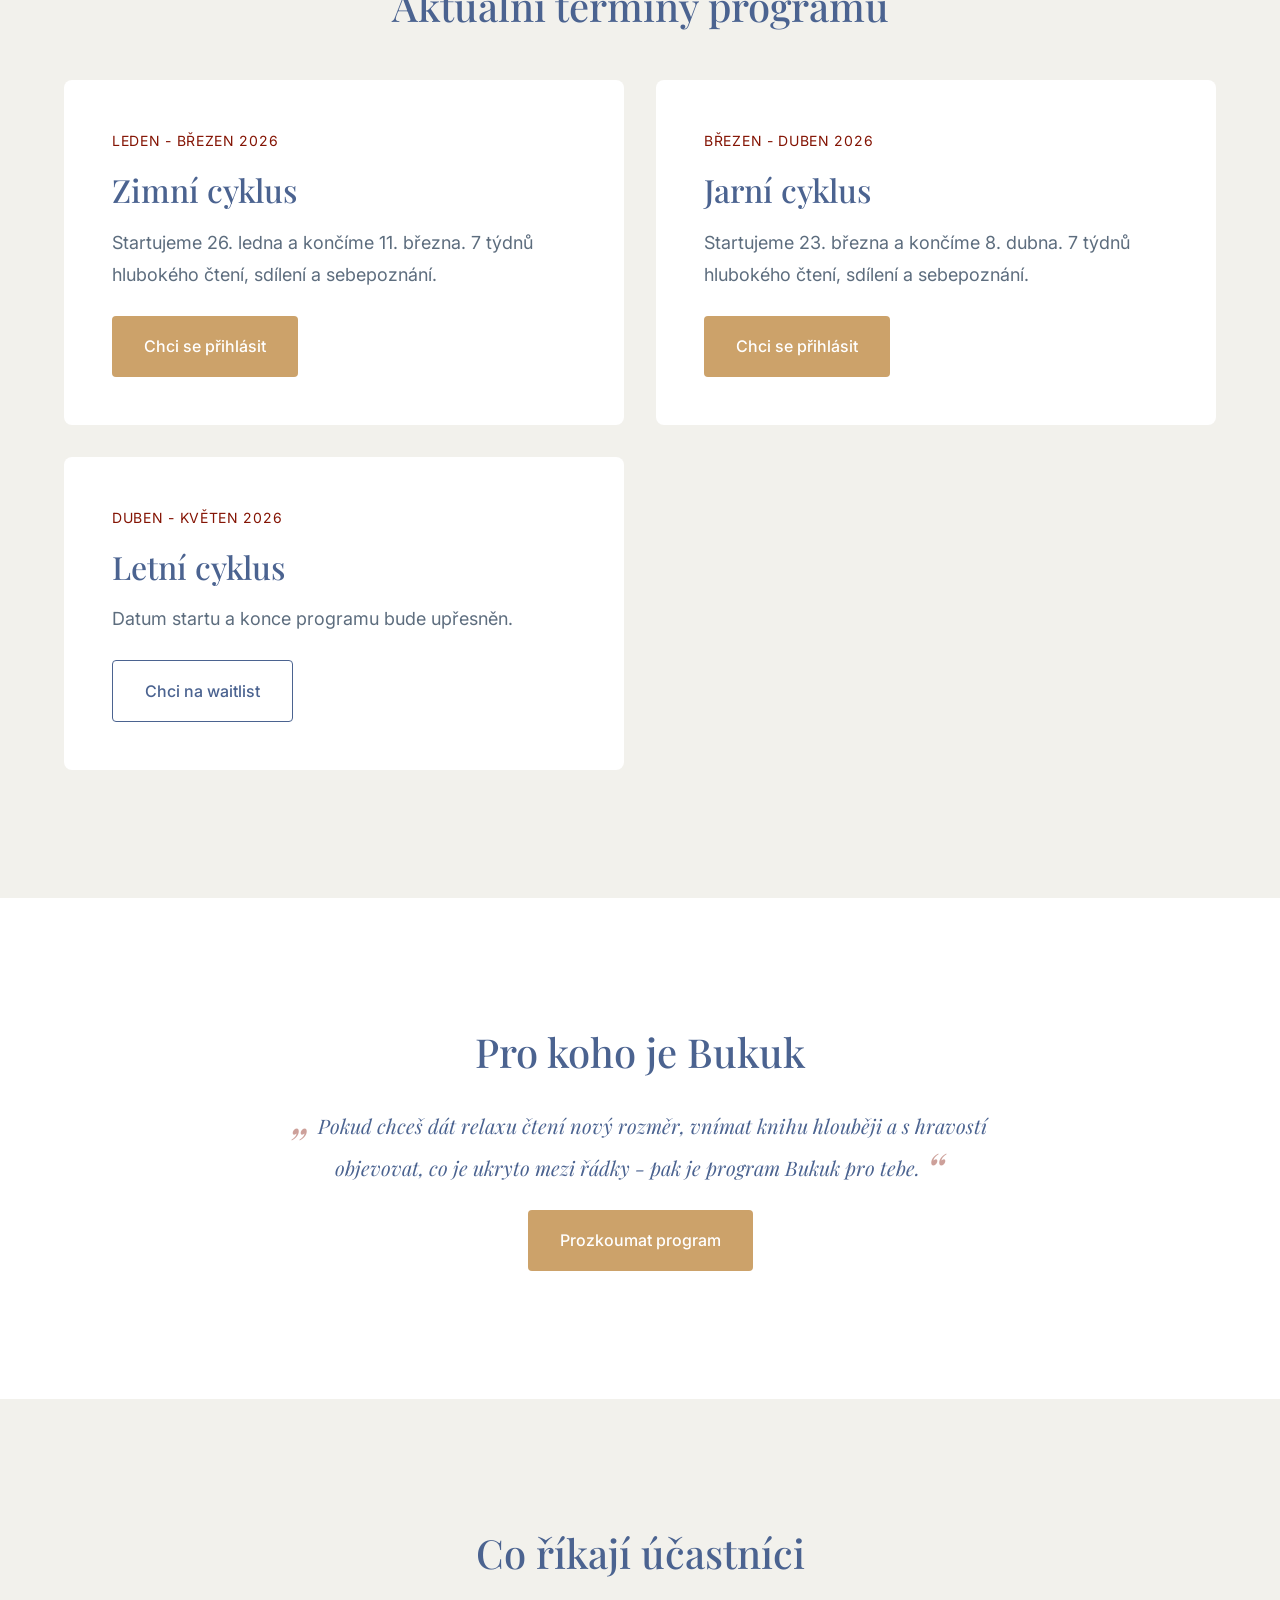
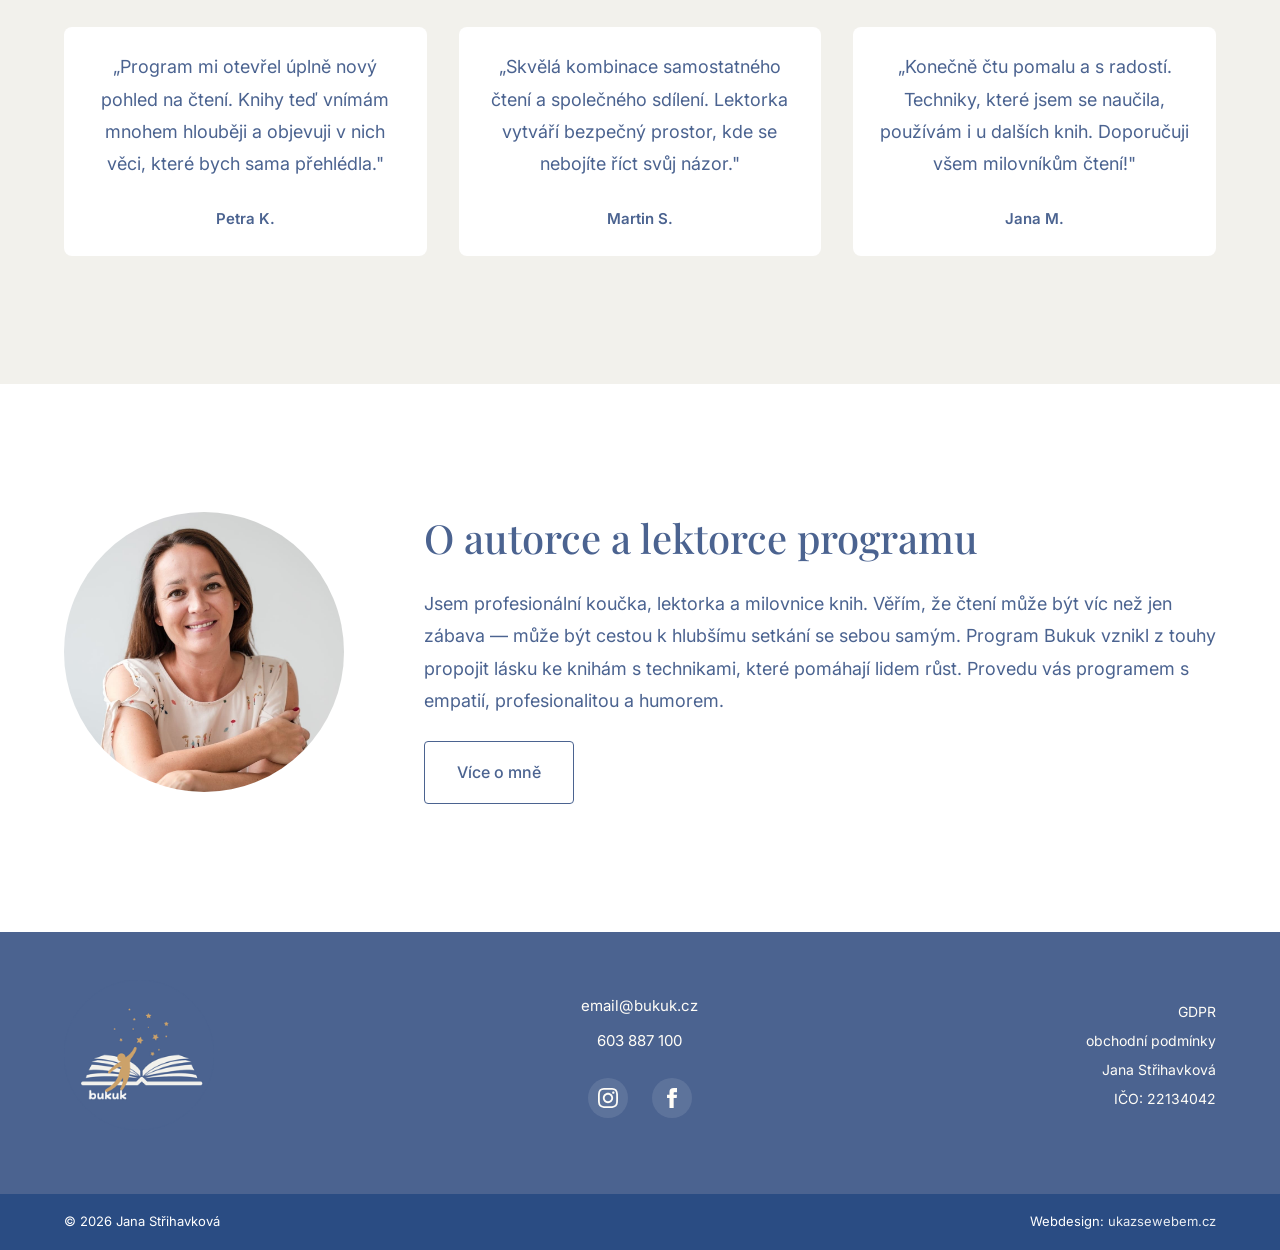
==== commit 8b3b31a6: "Aktualizace obsahu webu - termíny, ceny, knihovna - Změna konce zimního cyklu na 11. března - Přidán" ====
--- a/index.html
+++ b/index.html
@@ -95,14 +95,20 @@
                 <div class="program-card">
                     <div class="program-card__date">Leden - Březen 2026</div>
                     <h3>Zimní cyklus</h3>
-                    <p>Startujeme 26. ledna a končíme 13. března. 7 týdnů hlubokého čtení, sdílení a sebepoznání.</p>
-                    <a href="#" class="btn btn--primary">Chci se přihlásit</a>
+                    <p>Startujeme 26. ledna a končíme 11. března. 7 týdnů hlubokého čtení, sdílení a sebepoznání.</p>
+                    <a href="https://forms.gle/DsejUywDFfoUujm4A" target="_blank" rel="noopener" class="btn btn--primary">Chci se přihlásit</a>
                 </div>
                 <div class="program-card">
                     <div class="program-card__date">Březen - Duben 2026</div>
                     <h3>Jarní cyklus</h3>
                     <p>Startujeme 23. března a končíme 8. dubna. 7 týdnů hlubokého čtení, sdílení a sebepoznání.</p>
-                    <a href="kontakt.html" class="btn btn--secondary">Chci na waitlist</a>
+                    <a href="https://forms.gle/DsejUywDFfoUujm4A" target="_blank" rel="noopener" class="btn btn--primary">Chci se přihlásit</a>
+                </div>
+                <div class="program-card">
+                    <div class="program-card__date">Duben - Květen 2026</div>
+                    <h3>Letní cyklus</h3>
+                    <p>Datum startu a konce programu bude upřesněn.</p>
+                    <a href="https://forms.gle/DsejUywDFfoUujm4A" target="_blank" rel="noopener" class="btn btn--secondary">Chci na waitlist</a>
                 </div>
             </div>
         </div>
--- a/css/style.css
+++ b/css/style.css
@@ -98,23 +98,41 @@
 }
 
 h1 {
-    font-size: var(--text-4xl);
-    margin-bottom: var(--space-md);
-}
-
-h2 {
     font-size: var(--text-3xl);
     margin-bottom: var(--space-md);
 }
 
+h2 {
+    font-size: var(--text-2xl);
+    margin-bottom: var(--space-md);
+}
+
 h3 {
-    font-size: var(--text-2xl);
-    margin-bottom: var(--space-sm);
-}
-
-h4 {
     font-size: var(--text-xl);
     margin-bottom: var(--space-sm);
+}
+
+h4 {
+    font-size: var(--text-lg);
+    margin-bottom: var(--space-sm);
+}
+
+@media (min-width: 768px) {
+    h1 {
+        font-size: var(--text-4xl);
+    }
+
+    h2 {
+        font-size: var(--text-3xl);
+    }
+
+    h3 {
+        font-size: var(--text-2xl);
+    }
+
+    h4 {
+        font-size: var(--text-xl);
+    }
 }
 
 p {
@@ -141,7 +159,13 @@
 }
 
 section {
-    padding: var(--space-3xl) 0;
+    padding: var(--space-xl) 0;
+}
+
+@media (min-width: 768px) {
+    section {
+        padding: var(--space-3xl) 0;
+    }
 }
 
 /* Menší padding sekcí na stránce Program */
@@ -340,7 +364,13 @@
    Hero sekce
    ============================================ */
 .hero {
-    padding: var(--space-3xl) 0;
+    padding: var(--space-xl) 0;
+}
+
+@media (min-width: 768px) {
+    .hero {
+        padding: var(--space-3xl) 0;
+    }
 }
 
 .hero__inner {
@@ -364,7 +394,7 @@
 }
 
 .hero__logo img {
-    width: 250px;
+    width: 180px;
     height: auto;
 }
 
@@ -448,12 +478,13 @@
 .features__grid {
     display: grid;
     grid-template-columns: 1fr;
-    gap: var(--space-xl);
+    gap: 0;
 }
 
 @media (min-width: 768px) {
     .features__grid {
         grid-template-columns: repeat(3, 1fr);
+        gap: var(--space-xl);
     }
 }
 
@@ -474,7 +505,13 @@
 }
 
 .feature h3 {
-    font-size: var(--text-2xl);
+    font-size: var(--text-xl);
+}
+
+@media (min-width: 768px) {
+    .feature h3 {
+        font-size: var(--text-2xl);
+    }
 }
 
 .feature p {
@@ -498,13 +535,19 @@
 
 .program-card {
     background-color: white;
-    padding: var(--space-xl);
+    padding: var(--space-md);
     border-radius: 8px;
     transition: transform var(--transition);
 }
 
 .program-card:hover {
     transform: translateY(-4px);
+}
+
+@media (min-width: 768px) {
+    .program-card {
+        padding: var(--space-xl);
+    }
 }
 
 .program-card__date {
@@ -545,10 +588,16 @@
 
 .for-whom__quote {
     font-family: var(--font-serif);
-    font-size: 3rem;
+    font-size: 2rem;
     color: var(--color-accent-dark);
     opacity: 0.4;
     line-height: 0.5;
+}
+
+@media (min-width: 768px) {
+    .for-whom__quote {
+        font-size: 3rem;
+    }
 }
 
 .for-whom__quote--open {
@@ -580,11 +629,15 @@
     .testimonials__grid {
         grid-template-columns: repeat(3, 1fr);
     }
+
+    .testimonial {
+        padding: var(--space-lg);
+    }
 }
 
 .testimonial {
     background-color: white;
-    padding: var(--space-lg);
+    padding: var(--space-md);
     border-radius: 8px;
     text-align: center;
 }
@@ -611,6 +664,22 @@
     background-color: white;
 }
 
+.page-program .about-short-section {
+    background-color: transparent;
+}
+
+@media (max-width: 767px) {
+    .page-program .about-short-section {
+        padding-top: var(--space-sm);
+    }
+}
+
+@media (min-width: 768px) {
+    .page-program .about-short-section {
+        padding: var(--space-3xl) 0;
+    }
+}
+
 .about-short {
     display: flex;
     flex-direction: column;
@@ -628,15 +697,32 @@
 }
 
 .about-short__photo {
-    width: 280px;
-    height: 280px;
+    width: 200px;
+    height: 200px;
     border-radius: 50%;
     object-fit: cover;
     flex-shrink: 0;
 }
 
+@media (min-width: 768px) {
+    .about-short__photo {
+        width: 280px;
+        height: 280px;
+    }
+}
+
 .about-short__text {
     text-align: center;
+}
+
+@media (max-width: 767px) {
+    .about-short__text p {
+        text-align: left;
+    }
+
+    .page-program .about-short__text h3 {
+        text-align: left;
+    }
 }
 
 @media (min-width: 768px) {
@@ -650,9 +736,14 @@
    ============================================ */
 .program-detail {
     background-color: white;
-    padding: var(--space-2xl);
+    padding: var(--space-md);
     border-radius: 8px;
-    margin-bottom: var(--space-xl);
+}
+
+@media (min-width: 768px) {
+    .program-detail {
+        padding: var(--space-2xl);
+    }
 }
 
 .program-detail h2 {
@@ -723,10 +814,17 @@
 /* Cena */
 .pricing {
     background-color: var(--color-bg);
-    padding: var(--space-xl);
+    padding: var(--space-md);
     border-radius: 8px;
     text-align: center;
-    margin: var(--space-xl) 0;
+    margin: var(--space-lg) 0;
+}
+
+@media (min-width: 768px) {
+    .pricing {
+        padding: var(--space-xl);
+        margin: var(--space-xl) 0;
+    }
 }
 
 .pricing__price {
@@ -743,6 +841,12 @@
     margin: var(--space-lg) auto;
 }
 
+@media (min-width: 768px) {
+    .pricing__list {
+        max-width: 580px;
+    }
+}
+
 .pricing__list li {
     padding: var(--space-xs) 0;
     padding-left: var(--space-md);
@@ -761,14 +865,26 @@
    ============================================ */
 .book-grid {
     display: grid;
-    grid-template-columns: repeat(auto-fill, minmax(250px, 1fr));
+    grid-template-columns: 1fr;
     gap: var(--space-lg);
+}
+
+@media (min-width: 768px) {
+    .book-grid {
+        grid-template-columns: repeat(3, 1fr);
+    }
 }
 
 .book-card {
     background-color: white;
-    padding: var(--space-lg);
+    padding: var(--space-md);
     border-radius: 8px;
+}
+
+@media (min-width: 768px) {
+    .book-card {
+        padding: var(--space-lg);
+    }
 }
 
 .book-card h4 {
@@ -874,11 +990,15 @@
     .contact-cards {
         grid-template-columns: repeat(2, 1fr);
     }
+
+    .contact-card {
+        padding: var(--space-xl);
+    }
 }
 
 .contact-card {
     background-color: white;
-    padding: var(--space-xl);
+    padding: var(--space-md);
     border-radius: 8px;
     text-align: center;
 }
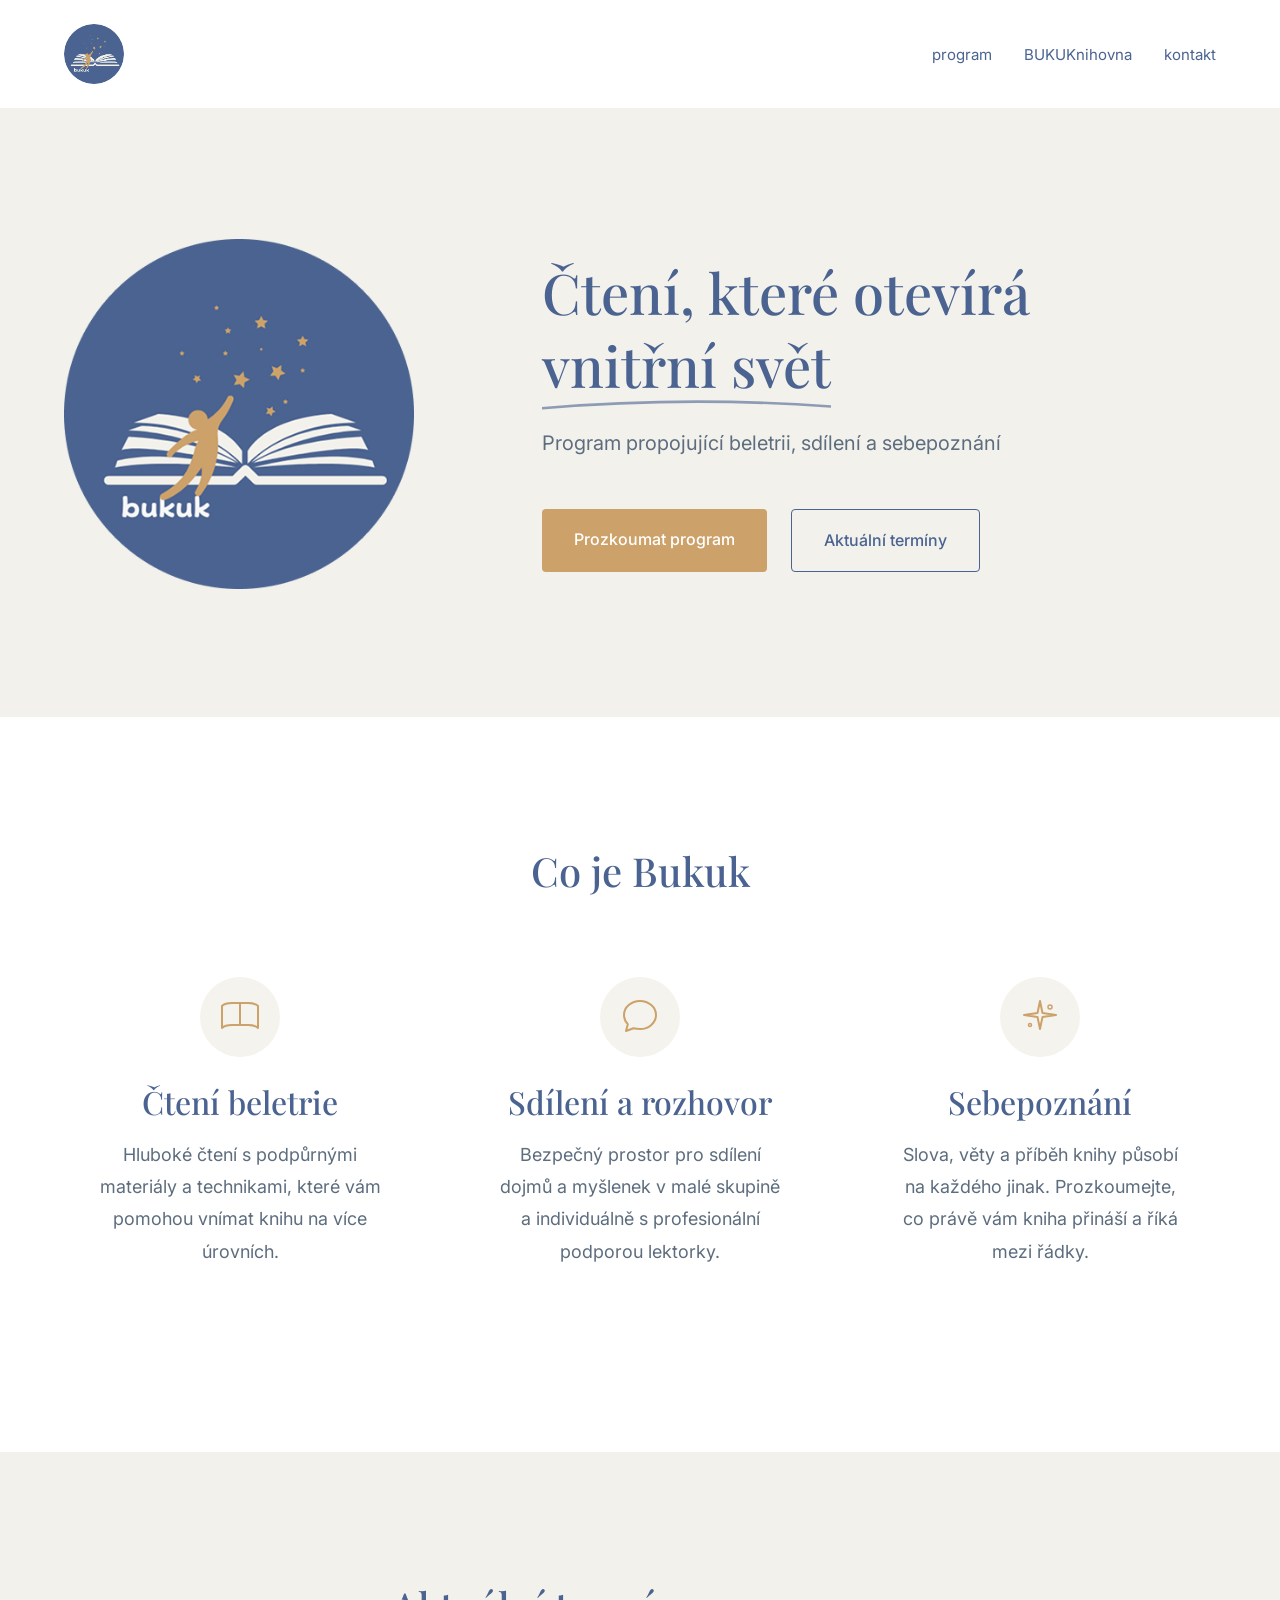
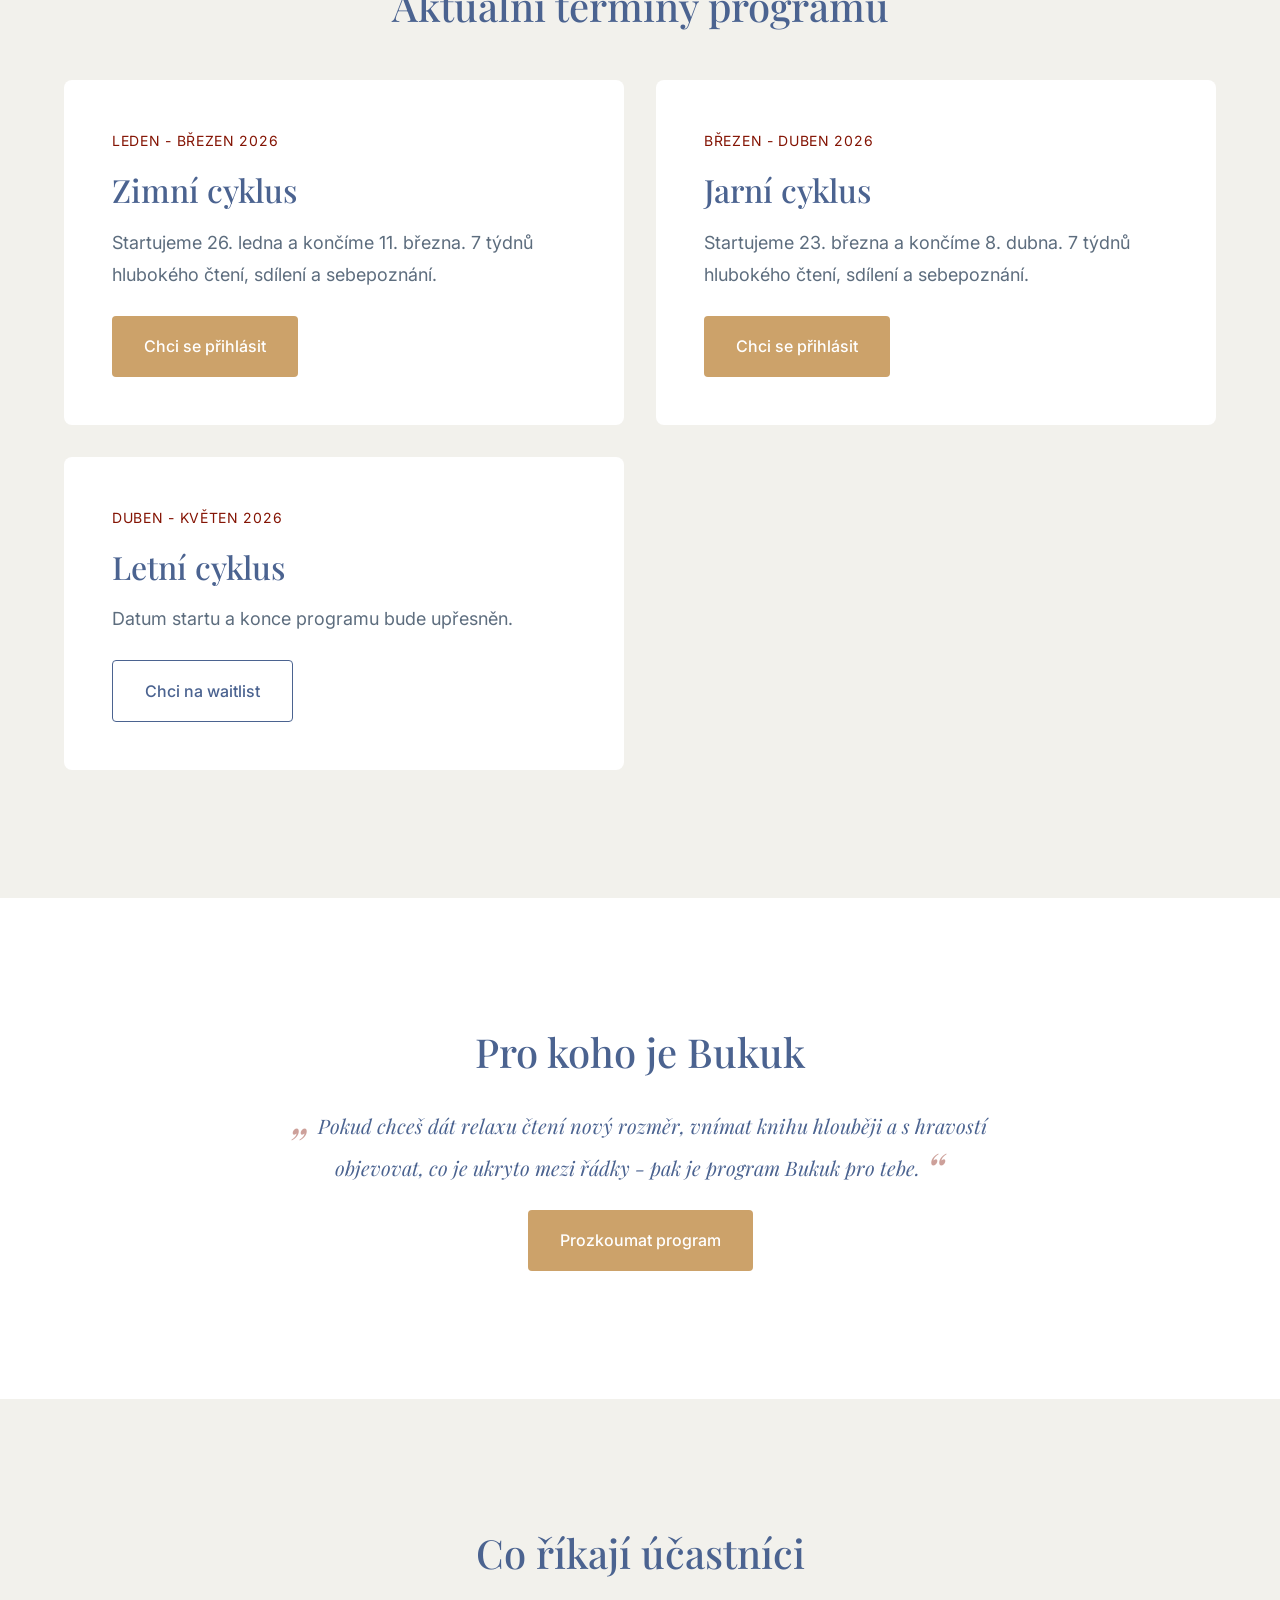
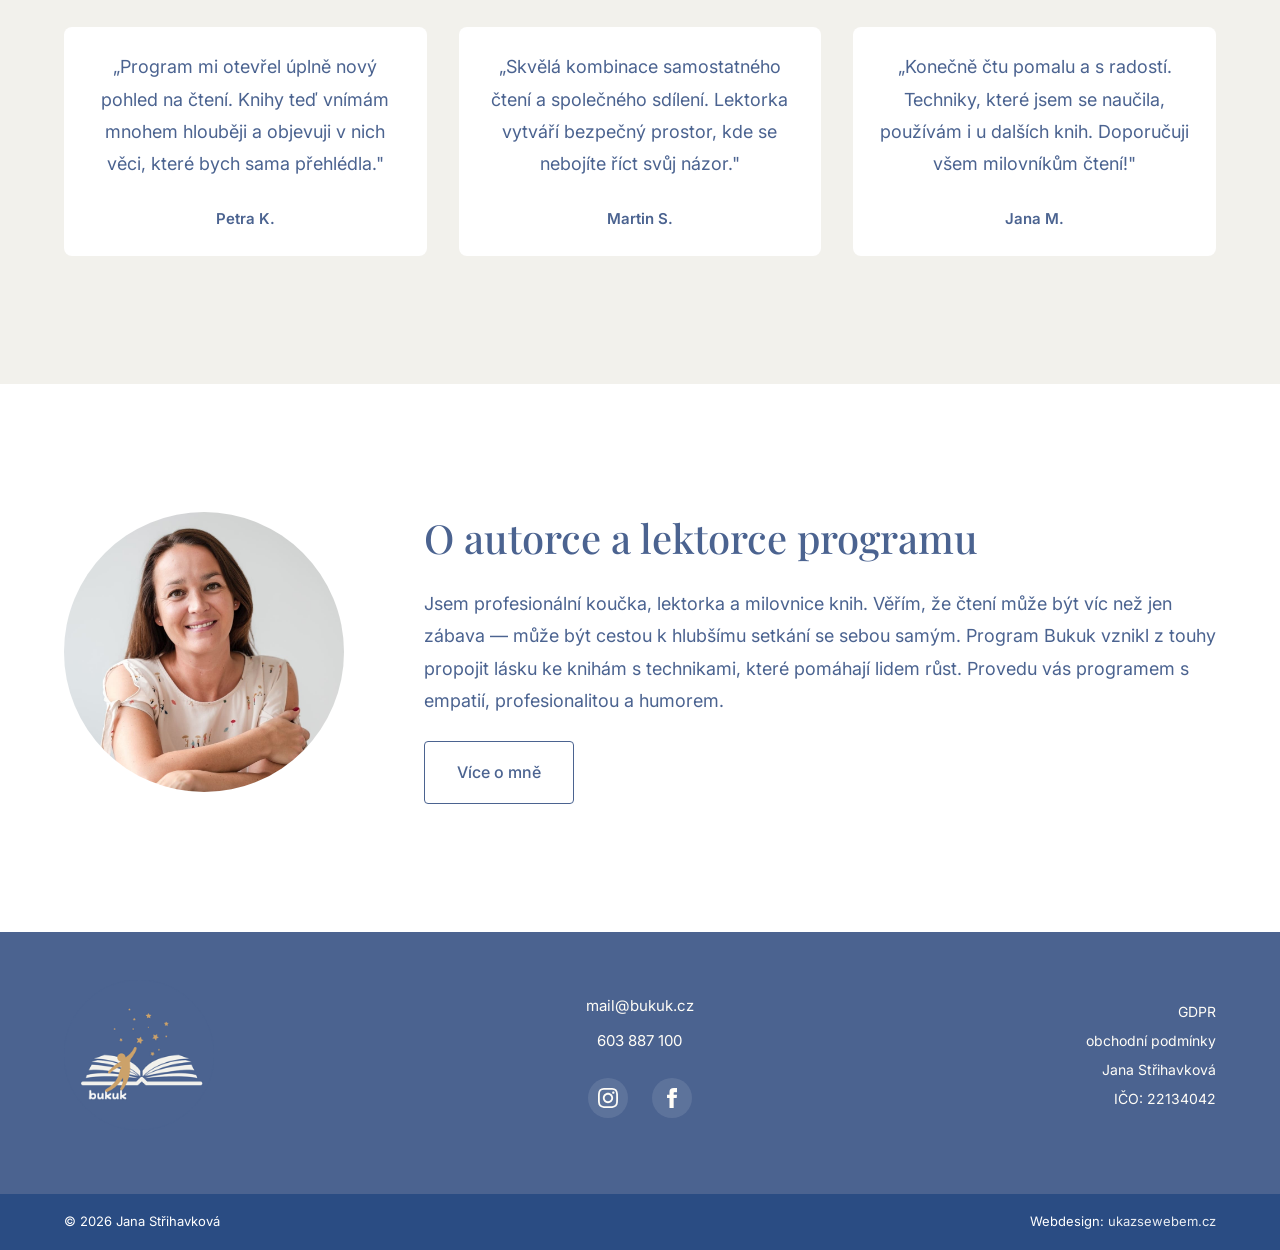
==== commit 6e47346f: "Změna e-mailu na mail@bukuk.cz Co-Authored-By: Claude Opus 4.5 <noreply@anthropic.com>" ====
--- a/index.html
+++ b/index.html
@@ -168,7 +168,7 @@
                     <img src="img/logo.png" alt="Bukuk logo" class="footer__logo">
                 </div>
                 <div class="footer__contact">
-                    <a href="mailto:email@bukuk.cz">email@bukuk.cz</a>
+                    <a href="mailto:mail@bukuk.cz">mail@bukuk.cz</a>
                     <a href="tel:+420603887100">603 887 100</a>
                     <div class="footer__social">
                         <a href="#" class="footer__social-link" aria-label="Instagram" target="_blank" rel="noopener">
@@ -181,8 +181,8 @@
                 </div>
                 <div class="footer__legal">
                     <div class="footer__legal-links">
-                        <a href="#" class="footer__link">GDPR</a>
-                        <a href="#" class="footer__link">obchodní podmínky</a>
+                        <a href="https://docs.google.com/document/d/13Q7HcQ8I3Daqk-UkIsdofxr_Q6ilR5suyTHhC-kEQo0/edit?tab=t.0" target="_blank" rel="noopener" class="footer__link">GDPR</a>
+                        <a href="https://docs.google.com/document/d/1ty0viTO6CFTr02zGWp2l0TdwiNxNXuDXWJQja7QTOr0/edit?tab=t.0" target="_blank" rel="noopener" class="footer__link">obchodní podmínky</a>
                         <span>Jana Střihavková</span>
                         <span>IČO: 22134042</span>
                     </div>
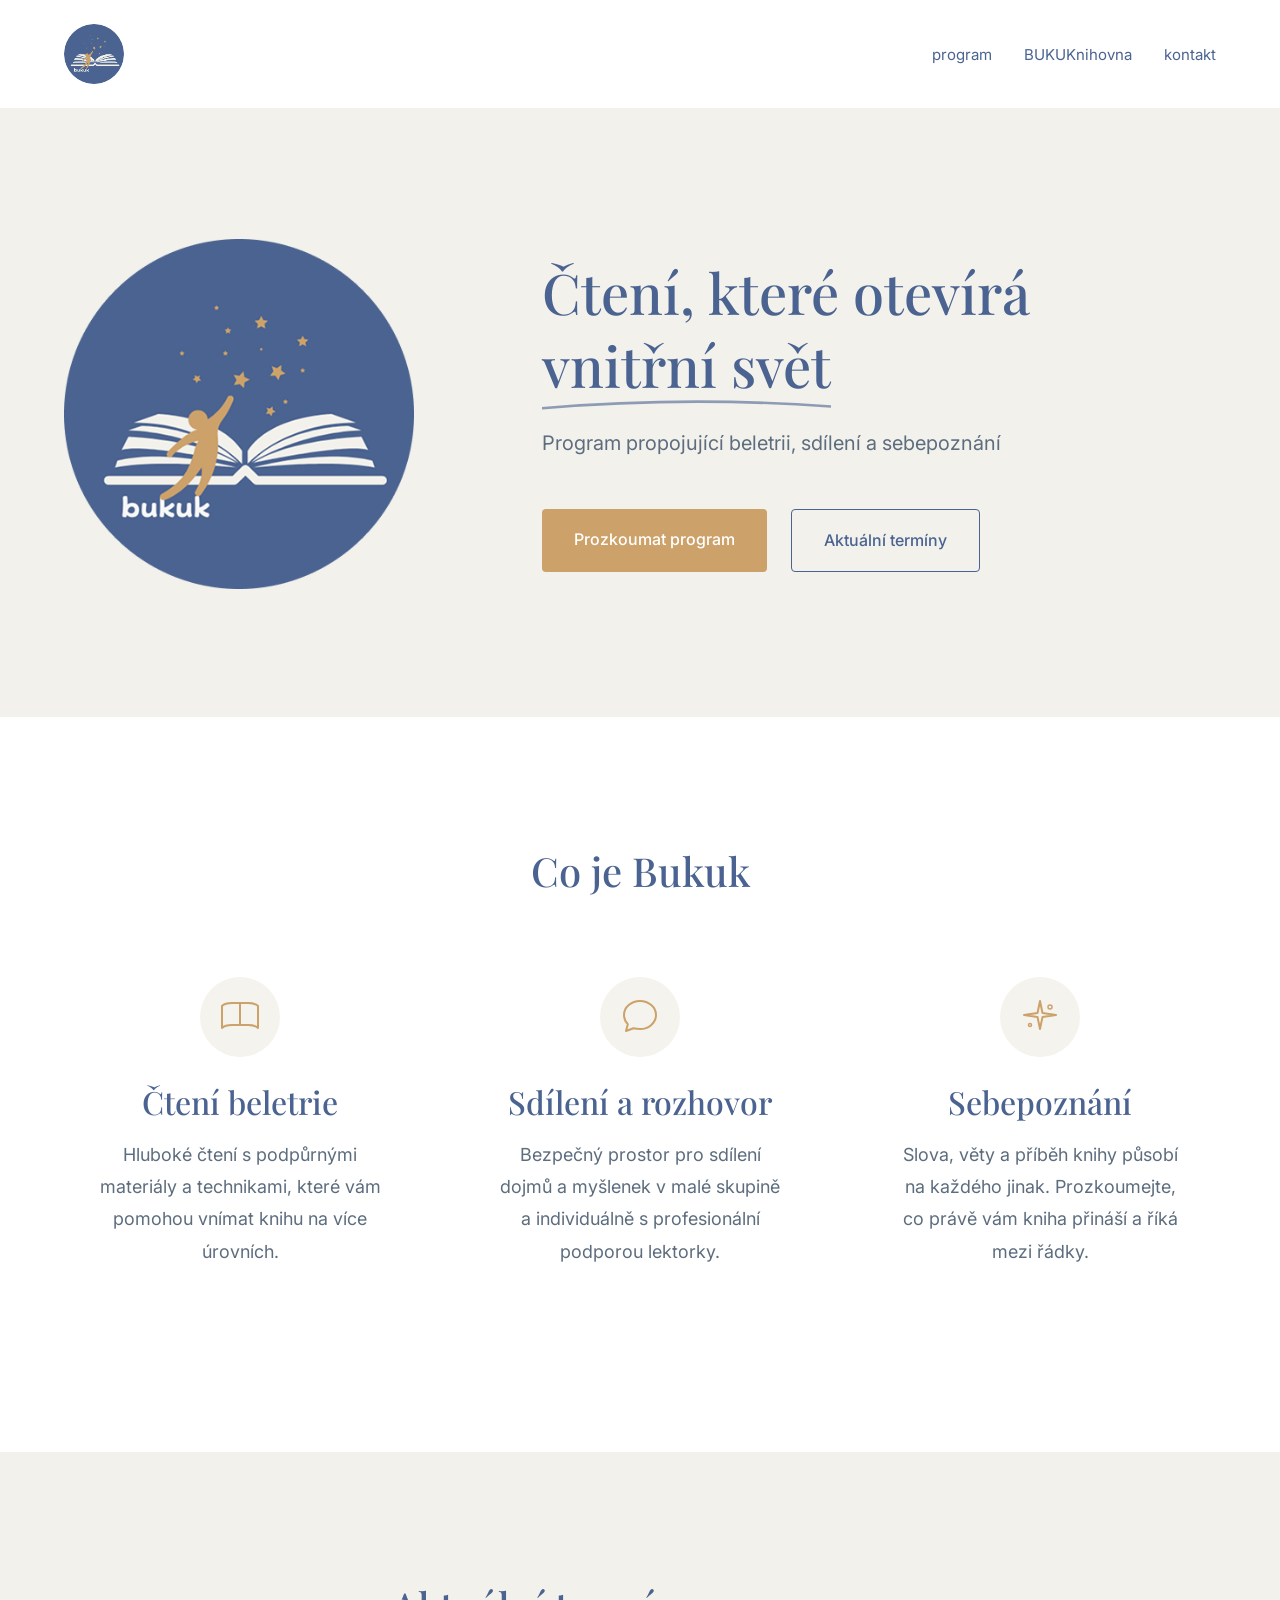
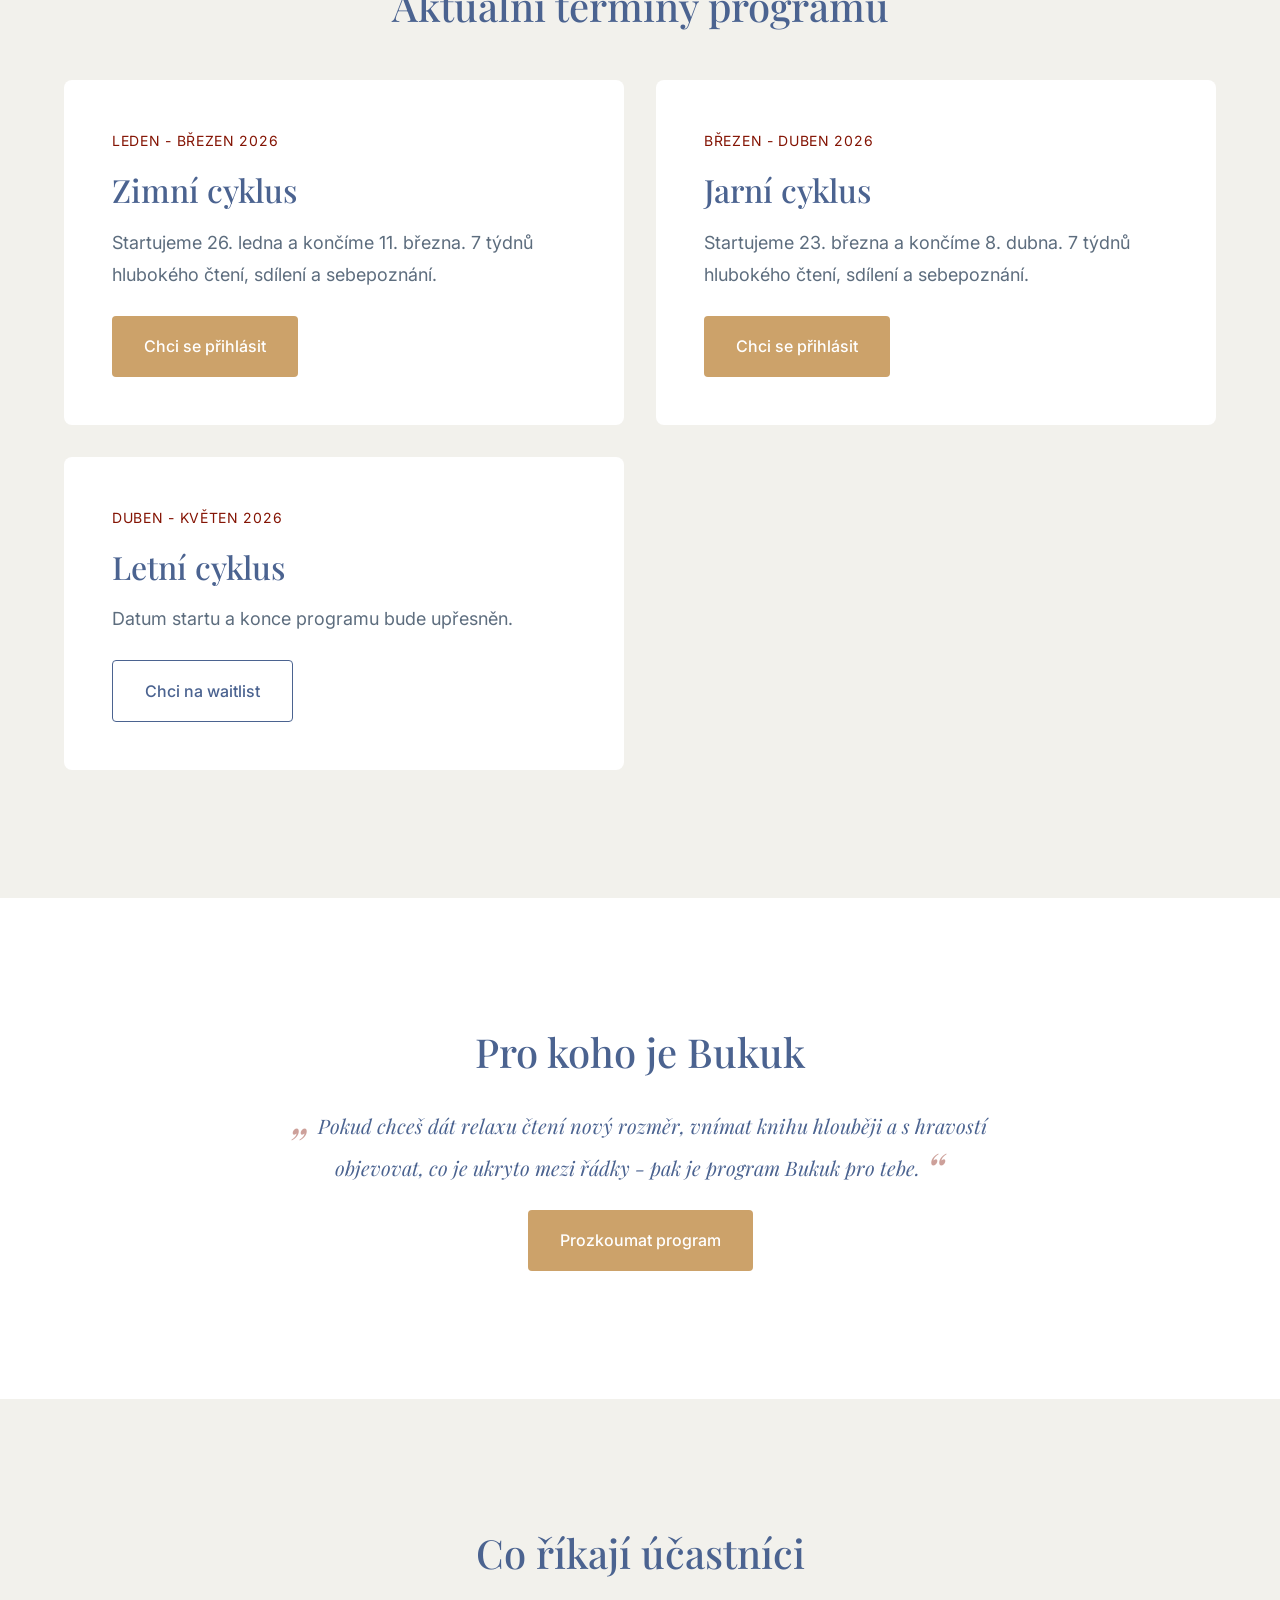
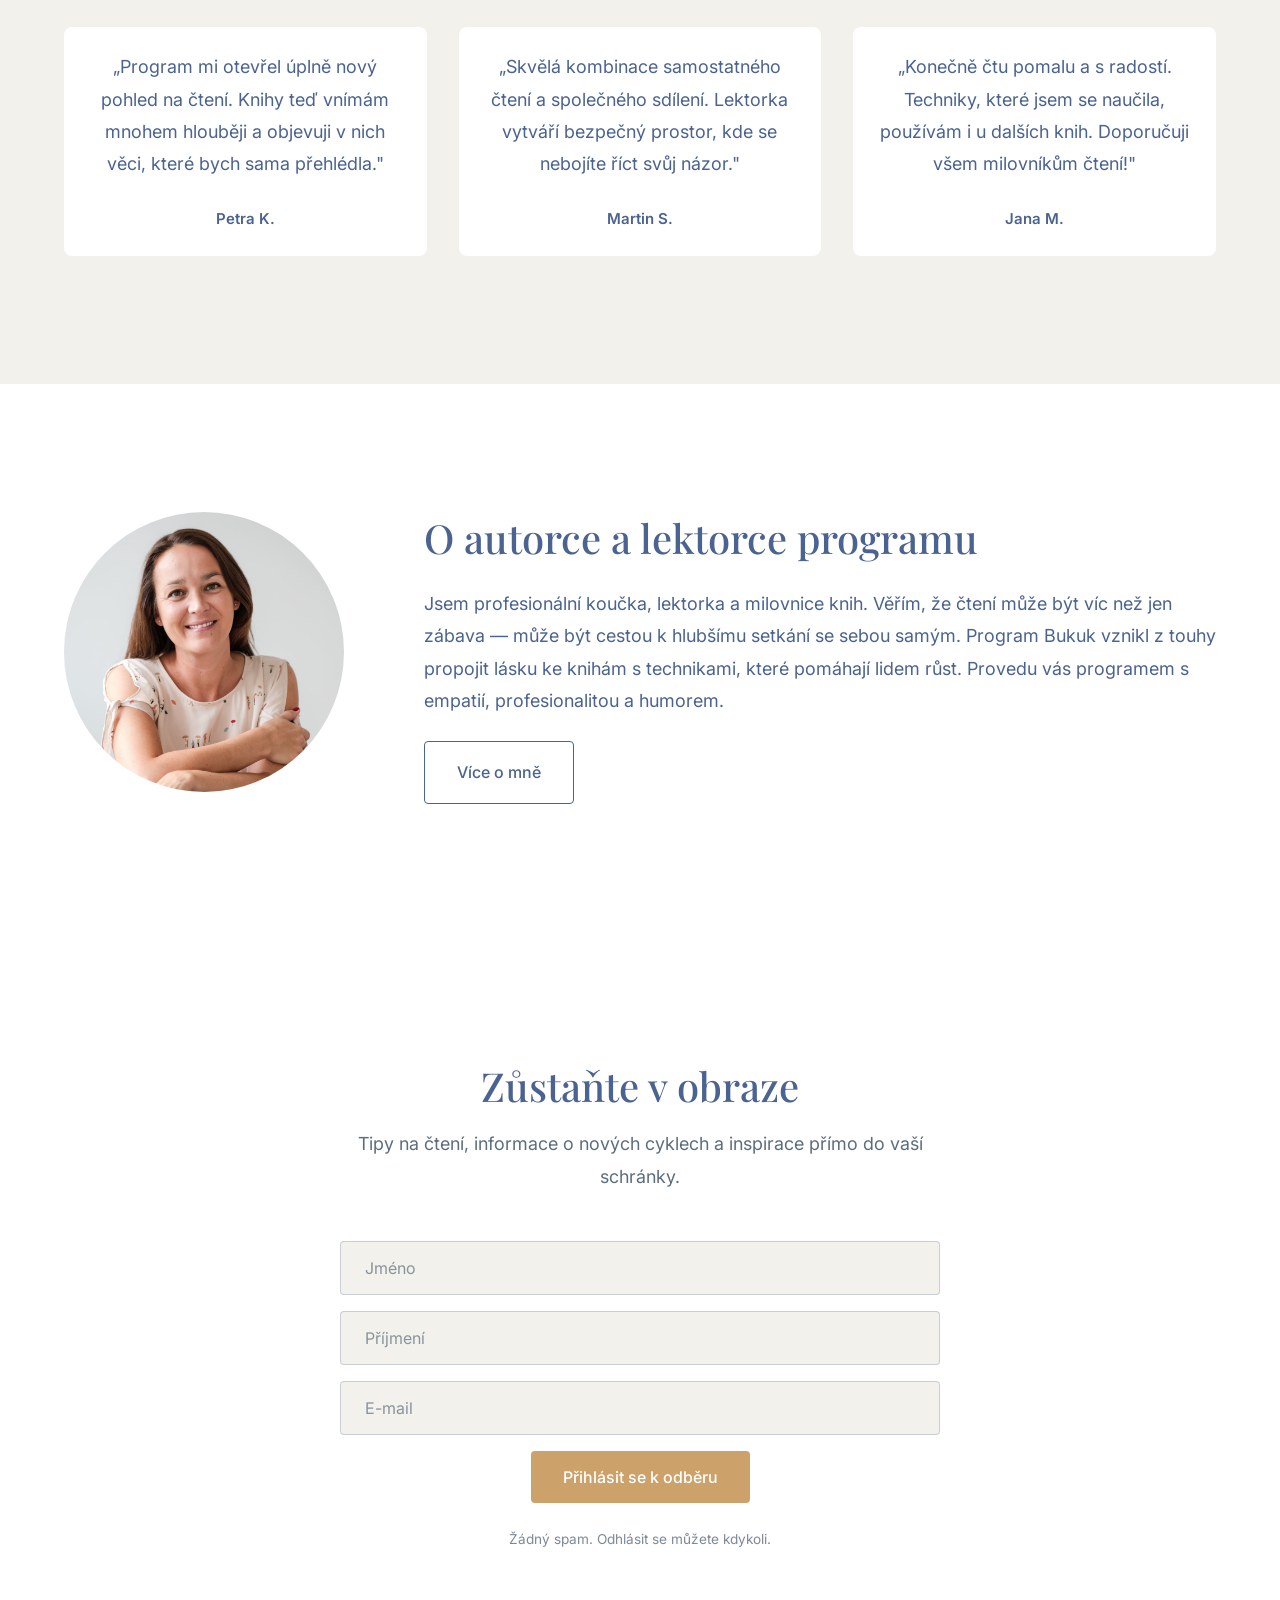
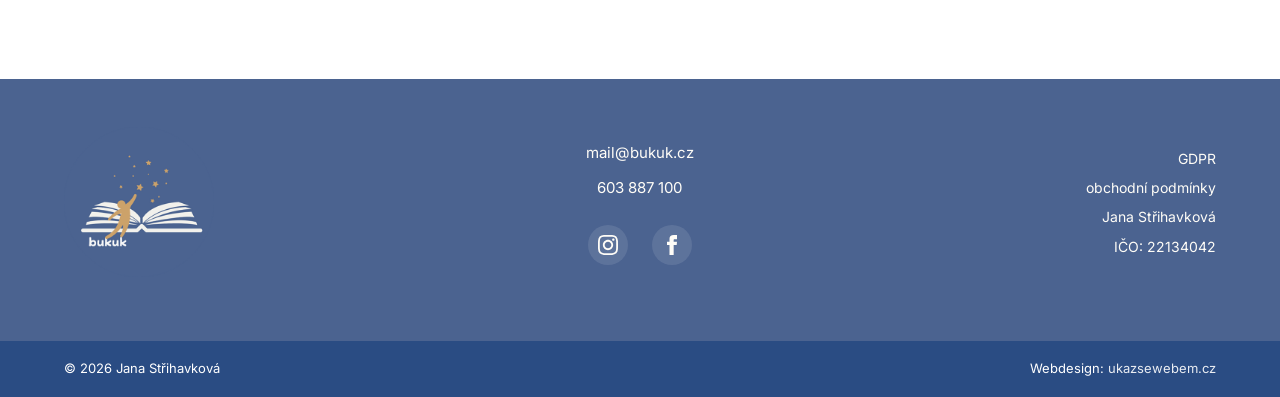
==== commit 9d418424: "Přidání newsletter sekce a karet tipů od účastníků - Newsletter sekce na homepage (jméno, příjmení, " ====
--- a/index.html
+++ b/index.html
@@ -160,6 +160,25 @@
         </div>
     </section>
 
+    <!-- Newsletter -->
+    <section class="subscribe-section">
+        <div class="container">
+            <div class="subscribe-box">
+                <h2>Zůstaňte v obraze</h2>
+                <p class="subscribe-box__lead">Tipy na čtení, informace o nových cyklech a inspirace přímo do vaší schránky.</p>
+                <form class="subscribe-form">
+                    <div class="subscribe-form__fields">
+                        <input type="text" name="firstname" placeholder="Jméno" autocomplete="given-name">
+                        <input type="text" name="lastname" placeholder="Příjmení" autocomplete="family-name">
+                        <input type="email" name="email" placeholder="E-mail" autocomplete="email">
+                    </div>
+<button type="submit" class="btn btn--primary">Přihlásit se k odběru</button>
+                </form>
+                <p class="subscribe-box__note">Žádný spam. Odhlásit se můžete kdykoli.</p>
+            </div>
+        </div>
+    </section>
+
     <!-- Footer -->
     <footer class="footer">
         <div class="container">
@@ -171,10 +190,10 @@
                     <a href="mailto:mail@bukuk.cz">mail@bukuk.cz</a>
                     <a href="tel:+420603887100">603 887 100</a>
                     <div class="footer__social">
-                        <a href="#" class="footer__social-link" aria-label="Instagram" target="_blank" rel="noopener">
+                        <a href="https://www.instagram.com/bukuk.cz" class="footer__social-link" aria-label="Instagram" target="_blank" rel="noopener">
                             <svg xmlns="http://www.w3.org/2000/svg" viewBox="0 0 24 24"><path d="M12 2.163c3.204 0 3.584.012 4.85.07 3.252.148 4.771 1.691 4.919 4.919.058 1.265.069 1.645.069 4.849 0 3.205-.012 3.584-.069 4.849-.149 3.225-1.664 4.771-4.919 4.919-1.266.058-1.644.07-4.85.07-3.204 0-3.584-.012-4.849-.07-3.26-.149-4.771-1.699-4.919-4.92-.058-1.265-.07-1.644-.07-4.849 0-3.204.013-3.583.07-4.849.149-3.227 1.664-4.771 4.919-4.919 1.266-.057 1.645-.069 4.849-.069zm0-2.163c-3.259 0-3.667.014-4.947.072-4.358.2-6.78 2.618-6.98 6.98-.059 1.281-.073 1.689-.073 4.948 0 3.259.014 3.668.072 4.948.2 4.358 2.618 6.78 6.98 6.98 1.281.058 1.689.072 4.948.072 3.259 0 3.668-.014 4.948-.072 4.354-.2 6.782-2.618 6.979-6.98.059-1.28.073-1.689.073-4.948 0-3.259-.014-3.667-.072-4.947-.196-4.354-2.617-6.78-6.979-6.98-1.281-.059-1.69-.073-4.949-.073zm0 5.838c-3.403 0-6.162 2.759-6.162 6.162s2.759 6.163 6.162 6.163 6.162-2.759 6.162-6.163c0-3.403-2.759-6.162-6.162-6.162zm0 10.162c-2.209 0-4-1.79-4-4 0-2.209 1.791-4 4-4s4 1.791 4 4c0 2.21-1.791 4-4 4zm6.406-11.845c-.796 0-1.441.645-1.441 1.44s.645 1.44 1.441 1.44c.795 0 1.439-.645 1.439-1.44s-.644-1.44-1.439-1.44z"/></svg>
                         </a>
-                        <a href="#" class="footer__social-link" aria-label="Facebook" target="_blank" rel="noopener">
+                        <a href="https://www.facebook.com/profile.php?id=61587041076869" class="footer__social-link" aria-label="Facebook" target="_blank" rel="noopener">
                             <svg xmlns="http://www.w3.org/2000/svg" viewBox="0 0 24 24"><path d="M9 8h-3v4h3v12h5v-12h3.642l.358-4h-4v-1.667c0-.955.192-1.333 1.115-1.333h2.885v-5h-3.808c-3.596 0-5.192 1.583-5.192 4.615v3.385z"/></svg>
                         </a>
                     </div>
--- a/css/style.css
+++ b/css/style.css
@@ -891,6 +891,48 @@
     margin-bottom: var(--space-xs);
 }
 
+.participant-book-card {
+    background-color: #F8F7F2;
+    padding: var(--space-md);
+    border-radius: 8px;
+    display: flex;
+    flex-direction: column;
+}
+
+@media (min-width: 768px) {
+    .participant-book-card {
+        padding: var(--space-lg);
+    }
+}
+
+.participant-book-card h4 {
+    margin-bottom: var(--space-xs);
+}
+
+.participant-book-card__annotation {
+    color: var(--color-secondary);
+    font-size: 0.9375rem;
+    margin-bottom: var(--space-md);
+}
+
+.participant-book-card__thought {
+    font-family: var(--font-serif);
+    font-style: italic;
+    font-size: var(--text-base);
+    color: var(--color-primary);
+    border-left: 2px solid rgba(204, 162, 106, 0.4);
+    padding-left: var(--space-md);
+    margin: 0 0 var(--space-md);
+    line-height: var(--leading-relaxed);
+}
+
+.participant-book-card__name {
+    font-size: 0.875rem;
+    color: var(--color-accent);
+    margin-bottom: 0;
+    margin-top: auto;
+}
+
 .book-card__author {
     color: var(--color-secondary);
     font-size: 0.9375rem;
@@ -1098,6 +1140,109 @@
 }
 
 /* ============================================
+   Sekce: Newsletter / Odběr novinek
+   ============================================ */
+.subscribe-section {
+    background-color: white;
+}
+
+.subscribe-box {
+    max-width: 600px;
+    margin: 0 auto;
+    text-align: center;
+}
+
+.subscribe-box h2 {
+    margin-bottom: var(--space-sm);
+}
+
+.subscribe-box__lead {
+    color: var(--color-secondary);
+    margin-bottom: var(--space-xl);
+}
+
+.subscribe-form {
+    display: flex;
+    flex-direction: column;
+    gap: var(--space-sm);
+}
+
+.subscribe-form__fields {
+    display: flex;
+    flex-direction: column;
+    gap: var(--space-sm);
+}
+
+.subscribe-form__fields input {
+    flex: 1;
+    padding: var(--space-sm) var(--space-md);
+    font-family: var(--font-sans);
+    font-size: 1rem;
+    color: var(--color-primary);
+    background-color: var(--color-bg);
+    border: 1.5px solid rgba(75, 99, 144, 0.25);
+    border-radius: 4px;
+    transition: border-color var(--transition);
+}
+
+.subscribe-form__fields input:focus {
+    outline: none;
+    border-color: var(--color-accent);
+}
+
+.subscribe-form__fields input::placeholder {
+    color: var(--color-secondary);
+    opacity: 0.7;
+}
+
+.subscribe-form .btn {
+    width: 100%;
+}
+
+@media (min-width: 768px) {
+    .subscribe-form .btn {
+        width: auto;
+        align-self: center;
+    }
+}
+
+.subscribe-form__gdpr {
+    display: flex;
+    align-items: flex-start;
+    gap: 0.6rem;
+    text-align: left;
+    cursor: pointer;
+}
+
+.subscribe-form__gdpr input[type="checkbox"] {
+    margin-top: 0.2rem;
+    flex-shrink: 0;
+    width: 16px;
+    height: 16px;
+    accent-color: var(--color-accent);
+    cursor: pointer;
+}
+
+.subscribe-form__gdpr span {
+    color: var(--color-secondary);
+    font-size: 0.85rem;
+    line-height: 1.5;
+}
+
+.subscribe-form__gdpr a {
+    color: var(--color-accent-dark);
+    text-decoration: underline;
+}
+
+.subscribe-box__note {
+    color: var(--color-secondary);
+    font-size: 0.85rem;
+    margin-top: var(--space-md);
+    margin-bottom: 0;
+    opacity: 0.8;
+}
+
+/* ============================================
    Footer
    ============================================ */
 .footer {
